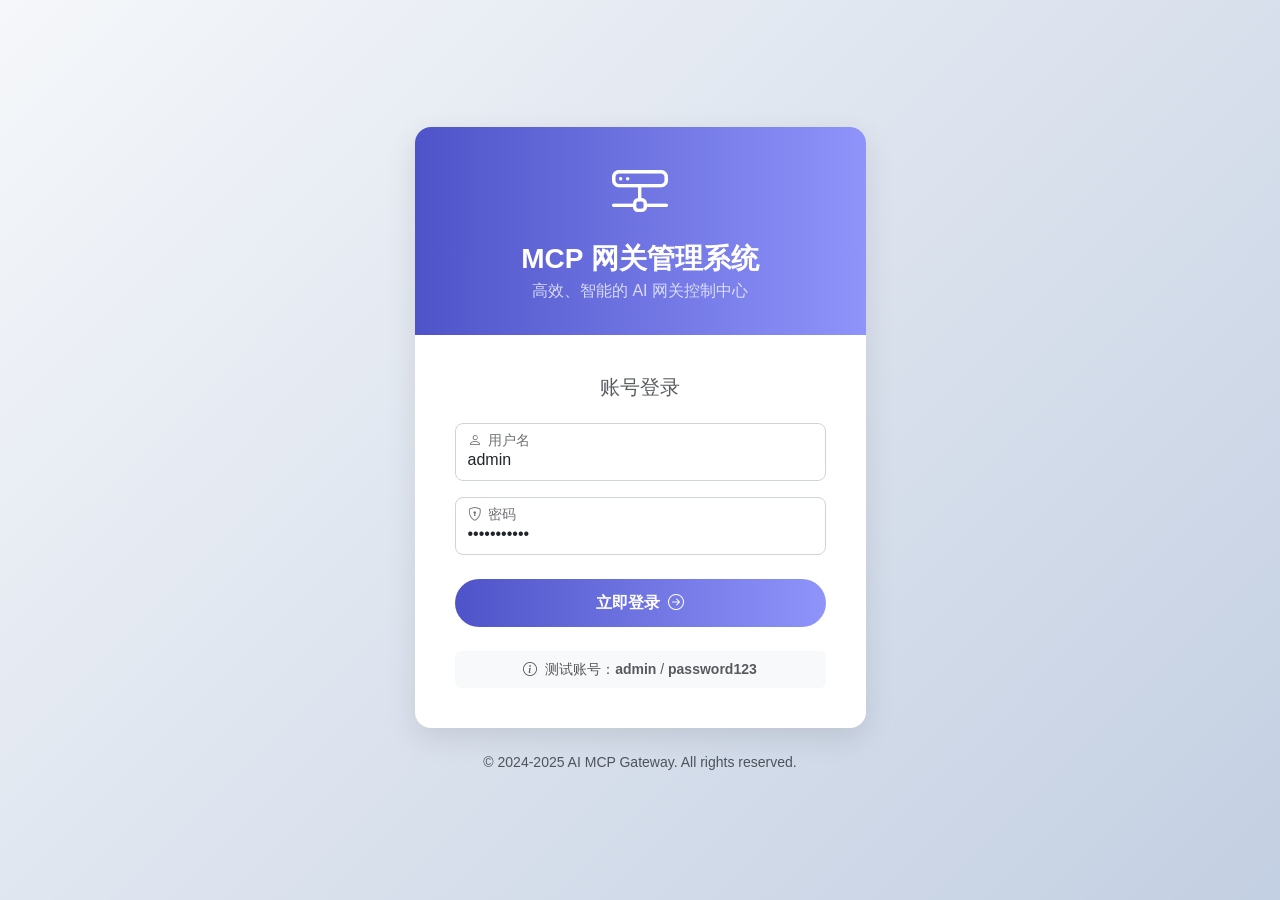
==== docs/dev-ops/nginx/html/index.html @ fdf170cf "feat: 《AI MCP Gateway》第3-18节：管理端-API功能编排串联" ====
<!DOCTYPE html>
<html lang="zh-CN">
<head>
    <meta charset="UTF-8">
    <meta name="viewport" content="width=device-width, initial-scale=1.0">
    <title>MCP 网关管理系统 - 登录</title>
    <!-- Bootstrap 5 -->
    <link href="https://cdn.jsdelivr.net/npm/bootstrap@5.3.0/dist/css/bootstrap.min.css" rel="stylesheet">
    <!-- Bootstrap Icons -->
    <link href="https://cdn.jsdelivr.net/npm/bootstrap-icons@1.10.5/font/bootstrap-icons.css" rel="stylesheet">
    <!-- 引入自定义样式 -->
    <link rel="stylesheet" href="css/style.css">
    <style>
        body {
            background: linear-gradient(135deg, #f5f7fa 0%, #c3cfe2 100%);
            display: flex;
            align-items: center;
            justify-content: center;
            min-height: 100vh;
        }
        .login-card {
            border-radius: 1rem;
            box-shadow: 0 10px 30px rgba(0, 0, 0, 0.1);
            overflow: hidden;
            background: #fff;
        }
        .login-header {
            background: linear-gradient(to right, #4e54c8, #8f94fb);
            color: white;
            padding: 2rem;
            text-align: center;
        }
        .login-body {
            padding: 2.5rem;
        }
        .form-floating:focus-within label {
            color: #4e54c8;
        }
        .btn-login {
            background: linear-gradient(to right, #4e54c8, #8f94fb);
            border: none;
            border-radius: 50px;
            padding: 0.75rem;
            font-weight: 600;
            transition: transform 0.2s, box-shadow 0.2s;
        }
        .btn-login:hover {
            transform: translateY(-2px);
            box-shadow: 0 5px 15px rgba(78, 84, 200, 0.4);
            color: white;
        }
    </style>
</head>
<body>

<div class="container">
    <div class="row justify-content-center">
        <div class="col-md-8 col-lg-6 col-xl-5">
            <div class="login-card">
                <div class="login-header">
                    <i class="bi bi-hdd-network display-4 mb-3 d-block"></i>
                    <h3 class="fw-bold mb-1">MCP 网关管理系统</h3>
                    <p class="mb-0 opacity-75">高效、智能的 AI 网关控制中心</p>
                </div>
                <div class="login-body">
                    <div class="text-center mb-4">
                        <h5 class="text-muted fw-normal">账号登录</h5>
                    </div>

                    <form id="loginForm">
                        <div class="form-floating mb-3">
                            <input type="text" class="form-control" id="username" placeholder="请输入用户名" required>
                            <label for="username"><i class="bi bi-person me-2"></i>用户名</label>
                        </div>
                        <div class="form-floating mb-4">
                            <input type="password" class="form-control" id="password" placeholder="请输入密码" required>
                            <label for="password"><i class="bi bi-shield-lock me-2"></i>密码</label>
                        </div>
                        
                        <!-- 错误提示信息 -->
                        <div id="loginError" class="alert alert-danger d-none py-2 small d-flex align-items-center" role="alert">
                            <i class="bi bi-exclamation-triangle-fill me-2"></i>
                            <span>用户名或密码错误！</span>
                        </div>

                        <div class="d-grid mb-4">
                            <button type="submit" class="btn btn-primary btn-login">
                                立即登录 <i class="bi bi-arrow-right-circle ms-1"></i>
                            </button>
                        </div>
                        
                        <div class="text-center small text-muted bg-light p-2 rounded">
                            <i class="bi bi-info-circle me-1"></i> 测试账号：<strong>admin</strong> / <strong>password123</strong>
                        </div>
                    </form>
                </div>
            </div>
            <div class="text-center mt-4 text-muted small">
                &copy; 2024-2025 AI MCP Gateway. All rights reserved.
            </div>
        </div>
    </div>
</div>

<script src="https://code.jquery.com/jquery-3.6.0.min.js"></script>
<script src="js/config.js"></script>
<script>
    $(document).ready(function() {
        $('#loginForm').on('submit', function(e) {
            e.preventDefault();
            
            const username = $('#username').val();
            const password = $('#password').val();
            const $btn = $(this).find('button[type="submit"]');
            
            // 按钮加载状态
            const originalText = $btn.html();
            $btn.html('<span class="spinner-border spinner-border-sm me-2" role="status" aria-hidden="true"></span>登录中...').prop('disabled', true);
            
            // 模拟登录延迟，增加真实感
            setTimeout(() => {
                if(username === MOCK_ACCOUNT.username && password === MOCK_ACCOUNT.password) {
                    // 登录成功，记录状态并跳转
                    localStorage.setItem('mcp_admin_logged_in', 'true');
                    window.location.href = 'admin.html';
                } else {
                    // 登录失败，显示错误并恢复按钮状态
                    $('#loginError').removeClass('d-none');
                    $btn.html(originalText).prop('disabled', false);
                    
                    // 添加震动动画
                    $('.login-card').addClass('animate__animated animate__headShake');
                    setTimeout(() => {
                        $('.login-card').removeClass('animate__animated animate__headShake');
                    }, 1000);
                }
            }, 600);
        });
        
        // 自动填入测试账号
        $('#username').val(MOCK_ACCOUNT.username);
        $('#password').val(MOCK_ACCOUNT.password);
        
        // 输入时隐藏错误提示
        $('#username, #password').on('input', function() {
            $('#loginError').addClass('d-none');
        });
    });
</script>
<!-- 引入 Animate.css 以支持错误震动效果 -->
<link rel="stylesheet" href="https://cdnjs.cloudflare.com/ajax/libs/animate.css/4.1.1/animate.min.css"/>
</body>
</html>
---- docs/dev-ops/nginx/html/css/style.css ----
/* css/style.css */

:root {
    --primary-color: #4e54c8;
    --primary-hover: #3f44a3;
    --secondary-color: #8f94fb;
    --bg-color: #f4f6f9;
    --sidebar-bg: #ffffff;
    --text-main: #333333;
    --text-muted: #6c757d;
    --border-color: #e9ecef;
    --card-shadow: 0 4px 12px rgba(0, 0, 0, 0.05);
    --hover-shadow: 0 8px 24px rgba(0, 0, 0, 0.08);
    --transition-speed: 0.3s;
}

body {
    font-family: 'Segoe UI', Roboto, 'Helvetica Neue', Arial, sans-serif;
    background-color: var(--bg-color);
    color: var(--text-main);
}

/* 顶部导航栏 */
.navbar {
    background: #ffffff !important;
    box-shadow: 0 2px 10px rgba(0, 0, 0, 0.05) !important;
    padding: 0.5rem 1rem !important;
    z-index: 1030;
}

.navbar-brand {
    font-size: 1.25rem;
    font-weight: 700;
    color: var(--primary-color) !important;
    display: flex;
    align-items: center;
    gap: 0.5rem;
}

.navbar-brand i {
    font-size: 1.5rem;
}

/* 侧边栏 */
.sidebar {
    position: fixed;
    top: 0;
    bottom: 0;
    left: 0;
    z-index: 100;
    padding: 60px 0 0; 
    box-shadow: 2px 0 10px rgba(0, 0, 0, 0.03);
    background-color: var(--sidebar-bg);
    transition: all var(--transition-speed);
}

.sidebar-sticky {
    position: relative;
    top: 0;
    height: calc(100vh - 60px);
    padding-top: 1rem;
    overflow-x: hidden;
    overflow-y: auto; 
}

.sidebar .nav-link {
    font-weight: 500;
    color: var(--text-muted);
    padding: 0.8rem 1.2rem;
    border-radius: 8px;
    margin: 0.3rem 1rem;
    transition: all 0.2s ease;
    display: flex;
    align-items: center;
}

.sidebar .nav-link i {
    font-size: 1.1rem;
    width: 24px;
    text-align: center;
}

.sidebar .nav-link:hover {
    background-color: rgba(78, 84, 200, 0.05);
    color: var(--primary-color);
    transform: translateX(3px);
}

.sidebar .nav-link.active {
    color: white;
    background: linear-gradient(135deg, var(--primary-color), var(--secondary-color));
    box-shadow: 0 4px 10px rgba(78, 84, 200, 0.3);
}

.sidebar-heading {
    font-size: 0.75rem;
    text-transform: uppercase;
    letter-spacing: 1px;
    font-weight: 600;
    color: #adb5bd;
}

/* 主内容区域 */
.main-content {
    margin-top: 60px;
    padding: 2rem !important;
}

.content-section {
    display: none;
    animation: fadeIn 0.4s ease-out;
}

.content-section.active {
    display: block;
}

@keyframes fadeIn {
    from { opacity: 0; transform: translateY(10px); }
    to { opacity: 1; transform: translateY(0); }
}

/* 页面标题 */
.page-title {
    font-weight: 700;
    color: #2c3e50;
    margin-bottom: 0;
    font-size: 1.5rem;
}

.header-actions {
    display: flex;
    gap: 10px;
}

/* 卡片样式 */
.card {
    border: none;
    border-radius: 12px;
    box-shadow: var(--card-shadow);
    transition: box-shadow var(--transition-speed);
    margin-bottom: 1.5rem;
    background: #ffffff;
}

.card:hover {
    box-shadow: var(--hover-shadow);
}

.card-header {
    background-color: transparent;
    border-bottom: 1px solid var(--border-color);
    font-weight: 600;
    padding: 1.25rem 1.5rem;
    color: #2c3e50;
    font-size: 1.1rem;
}

.card-body {
    padding: 1.5rem;
}

/* 统计卡片特殊样式 */
.stat-card {
    background: linear-gradient(135deg, var(--primary-color), var(--secondary-color));
    color: white;
    border-radius: 16px;
}

.stat-card .card-title {
    opacity: 0.9;
    font-size: 1rem;
    font-weight: 500;
}

.stat-card .display-4 {
    font-weight: 700;
    font-size: 2.5rem;
}

/* 表单样式 */
.form-label {
    font-weight: 500;
    color: #495057;
    margin-bottom: 0.5rem;
}

.form-control, .form-select {
    border-radius: 8px;
    border: 1px solid #ced4da;
    padding: 0.6rem 1rem;
    transition: border-color 0.2s, box-shadow 0.2s;
}

.form-control:focus, .form-select:focus {
    border-color: var(--secondary-color);
    box-shadow: 0 0 0 0.25rem rgba(143, 148, 251, 0.25);
}

/* 按钮样式 */
.btn {
    border-radius: 8px;
    padding: 0.5rem 1.2rem;
    font-weight: 500;
    transition: all 0.2s;
}

.btn-primary {
    background-color: var(--primary-color);
    border-color: var(--primary-color);
}

.btn-primary:hover {
    background-color: var(--primary-hover);
    border-color: var(--primary-hover);
    transform: translateY(-1px);
    box-shadow: 0 4px 8px rgba(78, 84, 200, 0.3);
}

.btn-outline-primary {
    color: var(--primary-color);
    border-color: var(--primary-color);
}

.btn-outline-primary:hover {
    background-color: var(--primary-color);
    color: white;
}

/* 表格样式 */
.table {
    margin-bottom: 0;
}

.table th {
    border-top: none;
    font-weight: 600;
    color: #495057;
    background-color: #f8f9fa;
    padding: 1rem;
}

.table td {
    padding: 1rem;
    vertical-align: middle;
    color: #333;
}

.table-hover tbody tr:hover {
    background-color: rgba(78, 84, 200, 0.03);
}

.badge {
    padding: 0.4em 0.8em;
    border-radius: 6px;
    font-weight: 500;
}

/* Toast 通知样式定制 */
.toast-container {
    z-index: 1056;
}

.toast {
    border-radius: 10px;
    box-shadow: 0 10px 30px rgba(0,0,0,0.15);
}

/* 代码块样式 */
code {
    background-color: #f8f9fa;
    padding: 0.2rem 0.4rem;
    border-radius: 4px;
    color: #e83e8c;
    font-family: 'SFMono-Regular', Consolas, 'Liberation Mono', Menlo, monospace;
}
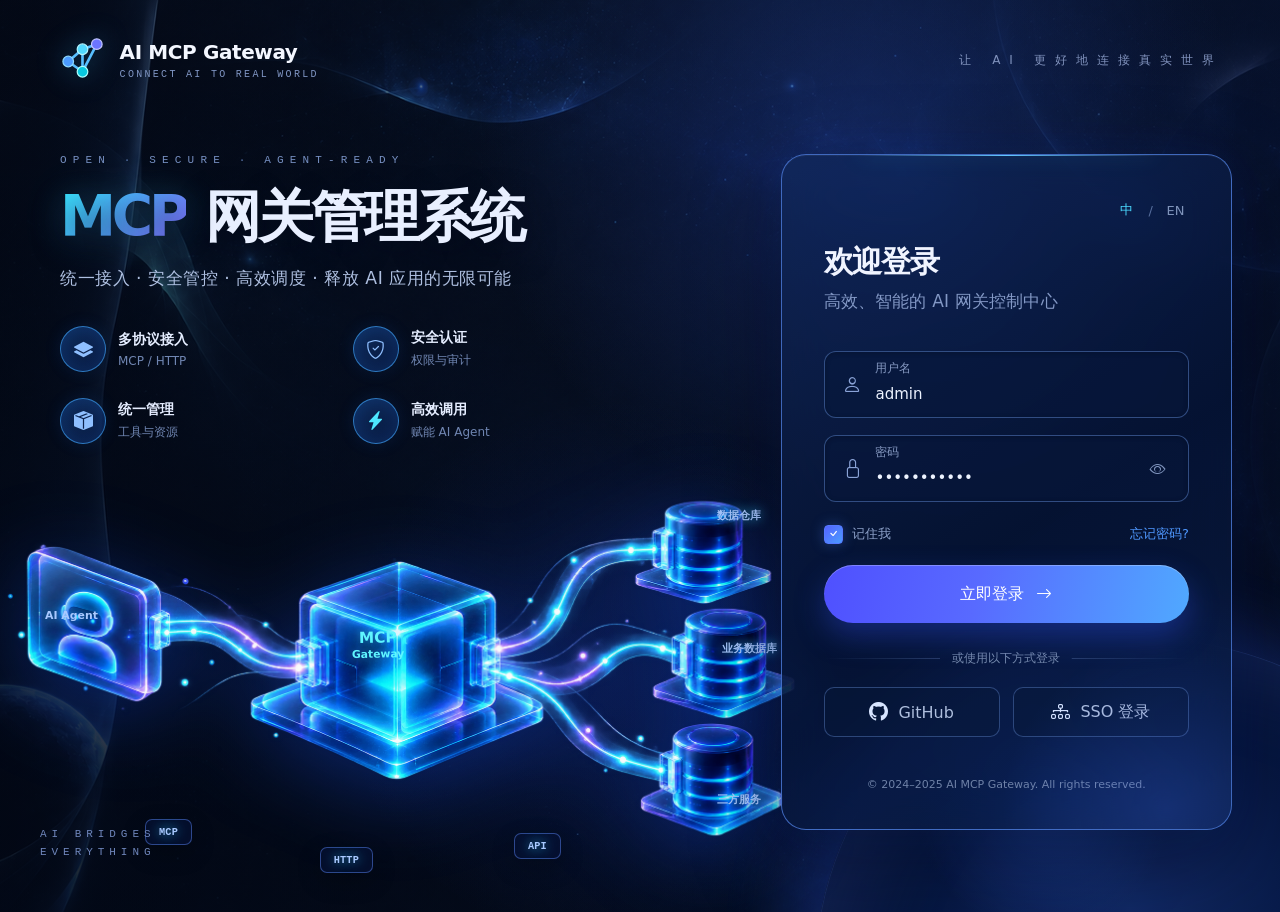
==== commit 450311bd: "feat：实现admincontroller 的基础增删改查功能" ====
--- a/docs/dev-ops/nginx/html/index.html
+++ b/docs/dev-ops/nginx/html/index.html
@@ -3,151 +3,248 @@
 <head>
     <meta charset="UTF-8">
     <meta name="viewport" content="width=device-width, initial-scale=1.0">
-    <title>MCP 网关管理系统 - 登录</title>
-    <!-- Bootstrap 5 -->
-    <link href="https://cdn.jsdelivr.net/npm/bootstrap@5.3.0/dist/css/bootstrap.min.css" rel="stylesheet">
-    <!-- Bootstrap Icons -->
+    <meta name="theme-color" content="#050b1b">
+    <title>MCP 网关管理系统 · 登录</title>
+    <link rel="icon" href="assets/favicon.svg" type="image/svg+xml">
     <link href="https://cdn.jsdelivr.net/npm/bootstrap-icons@1.10.5/font/bootstrap-icons.css" rel="stylesheet">
-    <!-- 引入自定义样式 -->
     <link rel="stylesheet" href="css/style.css">
-    <style>
-        body {
-            background: linear-gradient(135deg, #f5f7fa 0%, #c3cfe2 100%);
-            display: flex;
-            align-items: center;
-            justify-content: center;
-            min-height: 100vh;
-        }
-        .login-card {
-            border-radius: 1rem;
-            box-shadow: 0 10px 30px rgba(0, 0, 0, 0.1);
-            overflow: hidden;
-            background: #fff;
-        }
-        .login-header {
-            background: linear-gradient(to right, #4e54c8, #8f94fb);
-            color: white;
-            padding: 2rem;
-            text-align: center;
-        }
-        .login-body {
-            padding: 2.5rem;
-        }
-        .form-floating:focus-within label {
-            color: #4e54c8;
-        }
-        .btn-login {
-            background: linear-gradient(to right, #4e54c8, #8f94fb);
-            border: none;
-            border-radius: 50px;
-            padding: 0.75rem;
-            font-weight: 600;
-            transition: transform 0.2s, box-shadow 0.2s;
-        }
-        .btn-login:hover {
-            transform: translateY(-2px);
-            box-shadow: 0 5px 15px rgba(78, 84, 200, 0.4);
-            color: white;
-        }
-    </style>
 </head>
-<body>
-
-<div class="container">
-    <div class="row justify-content-center">
-        <div class="col-md-8 col-lg-6 col-xl-5">
-            <div class="login-card">
-                <div class="login-header">
-                    <i class="bi bi-hdd-network display-4 mb-3 d-block"></i>
-                    <h3 class="fw-bold mb-1">MCP 网关管理系统</h3>
-                    <p class="mb-0 opacity-75">高效、智能的 AI 网关控制中心</p>
-                </div>
-                <div class="login-body">
-                    <div class="text-center mb-4">
-                        <h5 class="text-muted fw-normal">账号登录</h5>
-                    </div>
-
-                    <form id="loginForm">
-                        <div class="form-floating mb-3">
-                            <input type="text" class="form-control" id="username" placeholder="请输入用户名" required>
-                            <label for="username"><i class="bi bi-person me-2"></i>用户名</label>
-                        </div>
-                        <div class="form-floating mb-4">
-                            <input type="password" class="form-control" id="password" placeholder="请输入密码" required>
-                            <label for="password"><i class="bi bi-shield-lock me-2"></i>密码</label>
-                        </div>
-                        
-                        <!-- 错误提示信息 -->
-                        <div id="loginError" class="alert alert-danger d-none py-2 small d-flex align-items-center" role="alert">
-                            <i class="bi bi-exclamation-triangle-fill me-2"></i>
-                            <span>用户名或密码错误！</span>
-                        </div>
-
-                        <div class="d-grid mb-4">
-                            <button type="submit" class="btn btn-primary btn-login">
-                                立即登录 <i class="bi bi-arrow-right-circle ms-1"></i>
-                            </button>
-                        </div>
-                        
-                        <div class="text-center small text-muted bg-light p-2 rounded">
-                            <i class="bi bi-info-circle me-1"></i> 测试账号：<strong>admin</strong> / <strong>password123</strong>
-                        </div>
-                    </form>
+<body class="login-page">
+<main class="login-stage">
+    <header class="login-brand" aria-label="AI MCP Gateway">
+        <a class="login-brand-link" href="index.html" aria-label="AI MCP Gateway 首页">
+            <svg class="login-brand-mark" viewBox="0 0 48 48" role="img" aria-label="AI MCP Gateway 标志">
+                <path d="M10 25 24 13 38 8M10 25l14 10 14-27M24 13v22" fill="none" stroke="currentColor" stroke-width="2.6" stroke-linecap="round" stroke-linejoin="round"/>
+                <circle cx="10" cy="25" r="5.2" fill="#4c9bff" stroke="#8dd8ff" stroke-width="1.2"/>
+                <circle cx="24" cy="13" r="5.2" fill="#52d9ff" stroke="#b0f3ff" stroke-width="1.2"/>
+                <circle cx="38" cy="8" r="5.2" fill="#6c75ff" stroke="#c2c7ff" stroke-width="1.2"/>
+                <circle cx="24" cy="35" r="5.2" fill="#08c8df" stroke="#a8ffff" stroke-width="1.2"/>
+            </svg>
+            <span class="login-brand-copy">
+                <strong>AI MCP Gateway</strong>
+                <small>CONNECT AI TO REAL WORLD</small>
+            </span>
+        </a>
+        <span class="login-topline" data-i18n="topline">让 AI 更好地连接真实世界</span>
+    </header>
+
+    <div class="login-shell">
+        <section class="login-hero" aria-labelledby="hero-title">
+            <div class="hero-copy">
+                <p class="hero-eyebrow">OPEN <span>·</span> SECURE <span>·</span> AGENT-READY</p>
+                <h1 id="hero-title"><em>MCP</em> <span data-i18n="heroTitle">网关管理系统</span></h1>
+                <p class="hero-subtitle" data-i18n="heroSubtitle">统一接入 · 安全管控 · 高效调度 · 释放 AI 应用的无限可能</p>
+
+                <div class="hero-features" aria-label="平台能力">
+                    <div class="hero-feature">
+                        <span class="feature-icon"><i class="bi bi-layers-fill" aria-hidden="true"></i></span>
+                        <span><strong data-i18n="featureOneTitle">多协议接入</strong><small data-i18n="featureOneSub">MCP / HTTP</small></span>
+                    </div>
+                    <div class="hero-feature">
+                        <span class="feature-icon"><i class="bi bi-shield-check" aria-hidden="true"></i></span>
+                        <span><strong data-i18n="featureTwoTitle">安全认证</strong><small data-i18n="featureTwoSub">权限与审计</small></span>
+                    </div>
+                    <div class="hero-feature">
+                        <span class="feature-icon"><i class="bi bi-box-seam-fill" aria-hidden="true"></i></span>
+                        <span><strong data-i18n="featureThreeTitle">统一管理</strong><small data-i18n="featureThreeSub">工具与资源</small></span>
+                    </div>
+                    <div class="hero-feature">
+                        <span class="feature-icon feature-icon-bright"><i class="bi bi-lightning-charge-fill" aria-hidden="true"></i></span>
+                        <span><strong data-i18n="featureFourTitle">高效调用</strong><small data-i18n="featureFourSub">赋能 AI Agent</small></span>
+                    </div>
                 </div>
             </div>
-            <div class="text-center mt-4 text-muted small">
-                &copy; 2024-2025 AI MCP Gateway. All rights reserved.
+
+            <div class="hero-visual" aria-hidden="true">
+                <img src="assets/network-hero.png" alt="" class="hero-network-art">
+                <span class="network-label label-agent">AI Agent</span>
+                <span class="network-label label-core">MCP<br><b>Gateway</b></span>
+                <span class="network-label label-db-one">数据仓库</span>
+                <span class="network-label label-db-two">业务数据库</span>
+                <span class="network-label label-db-three">三方服务</span>
+                <span class="network-pill pill-mcp">MCP</span>
+                <span class="network-pill pill-http">HTTP</span>
+                <span class="network-pill pill-api">API</span>
             </div>
-        </div>
+            <p class="hero-footnote">AI BRIDGES<br>EVERYTHING</p>
+        </section>
+
+        <section class="login-panel-wrap" aria-labelledby="login-title">
+            <div class="login-card">
+                <div class="login-card-glow" aria-hidden="true"></div>
+                <div class="login-card-head">
+                    <div class="language-switch" role="group" aria-label="语言切换">
+                        <button type="button" class="language-button active" data-lang="zh" aria-pressed="true">中</button>
+                        <span aria-hidden="true">/</span>
+                        <button type="button" class="language-button" data-lang="en" aria-pressed="false">EN</button>
+                    </div>
+                    <p class="login-kicker">AI MCP GATEWAY</p>
+                    <h2 id="login-title" data-i18n="loginTitle">欢迎登录</h2>
+                    <p class="login-subtitle" data-i18n="loginSubtitle">高效、智能的 AI 网关控制中心</p>
+                </div>
+
+                <form id="loginForm" class="login-form" novalidate>
+                    <div class="login-field">
+                        <label for="username" data-i18n="usernameLabel">用户名</label>
+                        <div class="field-control">
+                            <i class="bi bi-person" aria-hidden="true"></i>
+                            <input type="text" id="username" autocomplete="username" required aria-describedby="loginError">
+                        </div>
+                    </div>
+                    <div class="login-field">
+                        <label for="password" data-i18n="passwordLabel">密码</label>
+                        <div class="field-control">
+                            <i class="bi bi-lock" aria-hidden="true"></i>
+                            <input type="password" id="password" autocomplete="current-password" required aria-describedby="loginError">
+                            <button type="button" id="togglePassword" class="field-action" aria-label="显示密码" aria-pressed="false"><i class="bi bi-eye" aria-hidden="true"></i></button>
+                        </div>
+                    </div>
+
+                    <div class="login-options">
+                        <label class="remember-control">
+                            <input type="checkbox" id="remember" checked>
+                            <span class="custom-check" aria-hidden="true"><i class="bi bi-check"></i></span>
+                            <span data-i18n="rememberLabel">记住我</span>
+                        </label>
+                        <button type="button" class="forgot-button" id="forgotPassword" data-i18n="forgotPassword">忘记密码?</button>
+                    </div>
+
+                    <div id="loginError" class="login-message error-message" role="alert" aria-live="assertive" hidden>
+                        <i class="bi bi-exclamation-circle" aria-hidden="true"></i>
+                        <span data-i18n="loginError">用户名或密码错误，请重试</span>
+                    </div>
+                    <div id="loginHint" class="login-message hint-message" role="status" aria-live="polite" hidden></div>
+
+                    <button type="submit" class="login-submit" id="loginSubmit">
+                        <span data-i18n="loginButton">立即登录</span>
+                        <i class="bi bi-arrow-right" aria-hidden="true"></i>
+                    </button>
+                </form>
+
+                <div class="login-divider"><span data-i18n="orContinue">或使用以下方式登录</span></div>
+                <div class="social-login-grid">
+                    <button type="button" class="social-login" data-provider="GitHub"><i class="bi bi-github" aria-hidden="true"></i><span>GitHub</span></button>
+                    <button type="button" class="social-login" data-provider="SSO"><i class="bi bi-diagram-3" aria-hidden="true"></i><span data-i18n="ssoLogin">SSO 登录</span></button>
+                </div>
+                <p class="login-copyright">© 2024–2025 AI MCP Gateway. All rights reserved.</p>
+            </div>
+        </section>
     </div>
-</div>
-
-<script src="https://code.jquery.com/jquery-3.6.0.min.js"></script>
+</main>
+
 <script src="js/config.js"></script>
 <script>
-    $(document).ready(function() {
-        $('#loginForm').on('submit', function(e) {
-            e.preventDefault();
-            
-            const username = $('#username').val();
-            const password = $('#password').val();
-            const $btn = $(this).find('button[type="submit"]');
-            
-            // 按钮加载状态
-            const originalText = $btn.html();
-            $btn.html('<span class="spinner-border spinner-border-sm me-2" role="status" aria-hidden="true"></span>登录中...').prop('disabled', true);
-            
-            // 模拟登录延迟，增加真实感
-            setTimeout(() => {
-                if(username === MOCK_ACCOUNT.username && password === MOCK_ACCOUNT.password) {
-                    // 登录成功，记录状态并跳转
-                    localStorage.setItem('mcp_admin_logged_in', 'true');
-                    window.location.href = 'admin.html';
-                } else {
-                    // 登录失败，显示错误并恢复按钮状态
-                    $('#loginError').removeClass('d-none');
-                    $btn.html(originalText).prop('disabled', false);
-                    
-                    // 添加震动动画
-                    $('.login-card').addClass('animate__animated animate__headShake');
-                    setTimeout(() => {
-                        $('.login-card').removeClass('animate__animated animate__headShake');
-                    }, 1000);
+    (function () {
+        const copy = {
+            zh: {
+                topline: '让 AI 更好地连接真实世界', heroTitle: '网关管理系统', heroSubtitle: '统一接入 · 安全管控 · 高效调度 · 释放 AI 应用的无限可能',
+                featureOneTitle: '多协议接入', featureOneSub: 'MCP / HTTP', featureTwoTitle: '安全认证', featureTwoSub: '权限与审计', featureThreeTitle: '统一管理', featureThreeSub: '工具与资源', featureFourTitle: '高效调用', featureFourSub: '赋能 AI Agent',
+                loginTitle: '欢迎登录', loginSubtitle: '高效、智能的 AI 网关控制中心', usernameLabel: '用户名', passwordLabel: '密码', rememberLabel: '记住我', forgotPassword: '忘记密码?', loginButton: '立即登录', orContinue: '或使用以下方式登录', ssoLogin: 'SSO 登录', loginError: '用户名或密码错误，请重试',
+                passwordShow: '显示密码', passwordHide: '隐藏密码', forgotHint: '请联系系统管理员重置登录密码', providerHint: '暂未配置 {provider} 登录，请使用账号密码登录', loading: '登录中...'
+            },
+            en: {
+                topline: 'Connect AI to the real world', heroTitle: 'Gateway Control Center', heroSubtitle: 'One gateway · Secure control · High throughput · Limitless AI possibilities',
+                featureOneTitle: 'Multi-protocol', featureOneSub: 'MCP / HTTP', featureTwoTitle: 'Secure auth', featureTwoSub: 'Access & audit', featureThreeTitle: 'Unified control', featureThreeSub: 'Tools & resources', featureFourTitle: 'Fast actions', featureFourSub: 'Built for AI agents',
+                loginTitle: 'Welcome back', loginSubtitle: 'Your intelligent AI gateway control center', usernameLabel: 'Username', passwordLabel: 'Password', rememberLabel: 'Remember me', forgotPassword: 'Forgot password?', loginButton: 'Sign in', orContinue: 'Or continue with', ssoLogin: 'SSO sign in', loginError: 'Incorrect username or password. Try again.',
+                passwordShow: 'Show password', passwordHide: 'Hide password', forgotHint: 'Contact your system administrator to reset the password', providerHint: '{provider} sign-in is not configured. Use your account instead', loading: 'Signing in...'
+            }
+        };
+        let language = 'zh';
+
+        function applyLanguage(nextLanguage) {
+            language = nextLanguage;
+            const strings = copy[language];
+            document.documentElement.lang = language === 'zh' ? 'zh-CN' : 'en';
+            document.querySelectorAll('[data-i18n]').forEach(function (element) {
+                const key = element.dataset.i18n;
+                if (strings[key]) element.textContent = strings[key];
+            });
+            document.querySelectorAll('.language-button').forEach(function (button) {
+                const active = button.dataset.lang === language;
+                button.classList.toggle('active', active);
+                button.setAttribute('aria-pressed', String(active));
+            });
+            document.getElementById('togglePassword').setAttribute('aria-label', document.getElementById('password').type === 'password' ? strings.passwordShow : strings.passwordHide);
+        }
+
+        function showHint(message, isError) {
+            const error = document.getElementById('loginError');
+            const hint = document.getElementById('loginHint');
+            error.hidden = !isError;
+            hint.hidden = isError || !message;
+            if (isError) error.querySelector('span').textContent = message;
+            if (!isError) hint.textContent = message;
+        }
+
+        document.addEventListener('DOMContentLoaded', function () {
+            const username = document.getElementById('username');
+            const password = document.getElementById('password');
+            const submit = document.getElementById('loginSubmit');
+            const form = document.getElementById('loginForm');
+            const toggle = document.getElementById('togglePassword');
+            const card = document.querySelector('.login-card');
+
+            username.value = MOCK_ACCOUNT.username;
+            password.value = MOCK_ACCOUNT.password;
+
+            document.querySelectorAll('.language-button').forEach(function (button) {
+                button.addEventListener('click', function () { applyLanguage(button.dataset.lang); });
+            });
+
+            toggle.addEventListener('click', function () {
+                const visible = password.type === 'password';
+                password.type = visible ? 'text' : 'password';
+                toggle.setAttribute('aria-pressed', String(visible));
+                toggle.setAttribute('aria-label', visible ? copy[language].passwordHide : copy[language].passwordShow);
+                toggle.querySelector('i').className = visible ? 'bi bi-eye-slash' : 'bi bi-eye';
+            });
+
+            [username, password].forEach(function (field) {
+                field.addEventListener('input', function () { showHint('', false); document.getElementById('loginError').hidden = true; });
+            });
+
+            document.getElementById('forgotPassword').addEventListener('click', function () {
+                showHint(copy[language].forgotHint, false);
+            });
+
+            document.querySelectorAll('.social-login').forEach(function (button) {
+                button.addEventListener('click', function () {
+                    showHint(copy[language].providerHint.replace('{provider}', button.dataset.provider), false);
+                });
+            });
+
+            form.addEventListener('submit', function (event) {
+                event.preventDefault();
+                showHint('', false);
+                if (!username.value.trim() || !password.value) {
+                    showHint(copy[language].loginError, true);
+                    return;
                 }
-            }, 600);
+                const originalText = submit.querySelector('span').textContent;
+                submit.disabled = true;
+                submit.classList.add('is-loading');
+                submit.querySelector('span').textContent = copy[language].loading;
+
+                window.setTimeout(function () {
+                    if (username.value === MOCK_ACCOUNT.username && password.value === MOCK_ACCOUNT.password) {
+                        localStorage.setItem('mcp_admin_logged_in', 'true');
+                        if (document.getElementById('remember').checked) localStorage.setItem('mcp_admin_remembered', 'true');
+                        window.location.href = 'admin.html';
+                        return;
+                    }
+                    showHint(copy[language].loginError, true);
+                    submit.disabled = false;
+                    submit.classList.remove('is-loading');
+                    submit.querySelector('span').textContent = originalText;
+                    card.classList.remove('login-shake');
+                    void card.offsetWidth;
+                    card.classList.add('login-shake');
+                }, 520);
+            });
+
+            applyLanguage('zh');
         });
-        
-        // 自动填入测试账号
-        $('#username').val(MOCK_ACCOUNT.username);
-        $('#password').val(MOCK_ACCOUNT.password);
-        
-        // 输入时隐藏错误提示
-        $('#username, #password').on('input', function() {
-            $('#loginError').addClass('d-none');
-        });
-    });
+    }());
 </script>
-<!-- 引入 Animate.css 以支持错误震动效果 -->
-<link rel="stylesheet" href="https://cdnjs.cloudflare.com/ajax/libs/animate.css/4.1.1/animate.min.css"/>
 </body>
-</html>+</html>
--- a/docs/dev-ops/nginx/html/css/style.css
+++ b/docs/dev-ops/nginx/html/css/style.css
@@ -1,276 +1,743 @@
-/* css/style.css */
-
 :root {
-    --primary-color: #4e54c8;
-    --primary-hover: #3f44a3;
-    --secondary-color: #8f94fb;
-    --bg-color: #f4f6f9;
-    --sidebar-bg: #ffffff;
-    --text-main: #333333;
-    --text-muted: #6c757d;
-    --border-color: #e9ecef;
-    --card-shadow: 0 4px 12px rgba(0, 0, 0, 0.05);
-    --hover-shadow: 0 8px 24px rgba(0, 0, 0, 0.08);
-    --transition-speed: 0.3s;
-}
-
-body {
-    font-family: 'Segoe UI', Roboto, 'Helvetica Neue', Arial, sans-serif;
-    background-color: var(--bg-color);
-    color: var(--text-main);
-}
-
-/* 顶部导航栏 */
-.navbar {
-    background: #ffffff !important;
-    box-shadow: 0 2px 10px rgba(0, 0, 0, 0.05) !important;
-    padding: 0.5rem 1rem !important;
-    z-index: 1030;
-}
-
-.navbar-brand {
-    font-size: 1.25rem;
-    font-weight: 700;
-    color: var(--primary-color) !important;
+    --space-bg: #061126;
+    --space-deep: #030a18;
+    --panel: rgba(7, 26, 53, .82);
+    --panel-hi: rgba(16, 46, 78, .86);
+    --line: rgba(92, 143, 211, .28);
+    --text: #f0f6ff;
+    --muted: #9bb0d2;
+    --faint: #6885b2;
+    --cyan: #52f2dc;
+    --blue: #4c9bff;
+    --violet: #8a71ff;
+    --orange: #ff9a62;
+    --green: #53e1b2;
+    --red: #ff7286;
+    --transition: 180ms ease;
+}
+
+* { box-sizing: border-box; }
+
+.admin-page {
+    margin: 0;
+    min-width: 320px;
+    min-height: 100vh;
+    overflow-x: hidden;
+    background: var(--space-deep);
+    color: var(--text);
+    font-family: "Fira Sans", "PingFang SC", "Microsoft YaHei", sans-serif;
+    -webkit-font-smoothing: antialiased;
+}
+
+.admin-page button,
+.admin-page a,
+.admin-page input,
+.admin-page select,
+.admin-page textarea { font: inherit; }
+
+.admin-page button,
+.admin-page a { cursor: pointer; }
+
+.admin-page button:focus-visible,
+.admin-page a:focus-visible,
+.admin-page input:focus-visible,
+.admin-page select:focus-visible,
+.admin-page textarea:focus-visible {
+    outline: 2px solid var(--cyan);
+    outline-offset: 3px;
+}
+
+.skip-link {
+    position: fixed;
+    z-index: 9999;
+    top: 10px;
+    left: 12px;
+    padding: 8px 12px;
+    color: #061126;
+    background: var(--cyan);
+    border-radius: 7px;
+    transform: translateY(-150%);
+    transition: transform var(--transition);
+}
+
+.skip-link:focus { transform: translateY(0); }
+
+.app-shell { min-height: 100vh; }
+
+.app-shell::before {
+    position: fixed;
+    z-index: 0;
+    inset: 0;
+    content: "";
+    pointer-events: none;
+    background: #061126 url("../assets/reference-background-v1.png") center / cover no-repeat;
+}
+
+.app-shell::after {
+    position: fixed;
+    z-index: 0;
+    inset: 0;
+    content: "";
+    pointer-events: none;
+    background: linear-gradient(90deg, rgba(2, 12, 29, .54), transparent 22%, transparent 80%, rgba(2, 11, 27, .25));
+}
+
+.sidebar {
+    position: fixed;
+    z-index: 3;
+    inset: 0 auto 0 0;
+    width: 218px;
+    padding: 24px 15px 20px;
+    color: var(--text);
+    background: linear-gradient(90deg, rgba(3, 12, 28, .95), rgba(4, 19, 40, .66) 74%, rgba(6, 17, 35, .12));
+}
+
+.brand { display: flex; align-items: center; gap: 12px; padding: 0 14px 24px; border-bottom: 1px solid rgba(118, 170, 237, .13); }
+.brand-mark { display: grid; width: 38px; height: 38px; place-items: center; border-radius: 12px; color: #061127; background: linear-gradient(135deg, #48f0df, #5b9dff 68%, #8d70ff); font-size: 17px; font-weight: 900; box-shadow: 0 0 24px rgba(71, 205, 255, .26); }
+.brand-name { font-size: 15px; font-weight: 800; letter-spacing: -.01em; }
+.brand-sub { margin-top: 4px; color: #527dab; font: 8px/1.2 "Fira Code", monospace; letter-spacing: .16em; white-space: nowrap; }
+.nav-stack { padding-top: 20px; }
+.nav-label { padding: 0 16px 8px; color: #6a85ad; font-size: 9px; font-weight: 700; letter-spacing: .15em; }
+.nav-label-spaced { margin-top: 19px; }
+.sidebar .nav-link { display: flex; align-items: center; gap: 11px; height: 40px; margin: 4px 0; padding: 0 14px; color: #91a6c9; border: 1px solid transparent; border-radius: 12px; font-size: 12px; text-decoration: none; transition: background var(--transition), color var(--transition), transform var(--transition), border-color var(--transition); }
+.sidebar .nav-link:hover { color: #f5fbff; background: rgba(48, 123, 216, .2); border-color: rgba(94, 194, 255, .24); transform: translateX(2px); }
+.sidebar .nav-link.active { color: #f5fbff; background: linear-gradient(90deg, rgba(48, 123, 216, .56), rgba(56, 187, 207, .14)); border-color: rgba(94, 194, 255, .48); box-shadow: inset 3px 0 var(--cyan), 0 8px 20px rgba(38, 133, 220, .2); }
+.glyph { width: 18px; color: #9bb6df; font-size: 15px; text-align: center; }
+.nav-link.active .glyph, .nav-link.active .nav-count { color: var(--cyan); }
+.nav-count { margin-left: auto; color: #557bab; font: 9px "Fira Code", monospace; }
+.bridge-note { position: absolute; bottom: 94px; left: 31px; width: 140px; color: #7c8fff; font: italic 15px/1.25 cursive; opacity: .92; transform: rotate(-5deg); }
+.bridge-note small { display: block; margin-top: 12px; color: #5e75a7; font: 8px "Fira Code", monospace; letter-spacing: .06em; }
+.bridge-note i { display: block; width: 34px; height: 2px; margin-top: 8px; background: linear-gradient(90deg, var(--cyan), transparent); }
+.sidebar-foot { position: absolute; right: 20px; bottom: 23px; left: 31px; padding-top: 15px; border-top: 1px solid rgba(118, 170, 237, .12); }
+.env { display: flex; align-items: center; gap: 7px; color: #c7daf4; font-size: 10px; }
+.env i { width: 7px; height: 7px; border-radius: 50%; background: var(--green); box-shadow: 0 0 9px var(--green); }
+.env-sub { margin-top: 7px; color: #4c6b98; font: 8px "Fira Code", monospace; letter-spacing: .07em; }
+.logout-link { display: flex; align-items: center; gap: 7px; margin-top: 16px; padding: 0; color: #7c96bc; border: 0; background: transparent; font-size: 10px; }
+.logout-link:hover { color: var(--red); }
+
+.main-shell { position: relative; z-index: 2; min-height: 100vh; margin-left: 218px; padding: 14px 25px 32px; }
+.topbar { display: flex; align-items: center; justify-content: space-between; min-height: 43px; }
+.crumb { display: flex; align-items: center; gap: 10px; color: #8ca5cb; font-size: 11px; }
+.crumb .home { color: #b8d9ff; font-size: 16px; }
+.crumb strong { color: var(--text); }
+.top-actions { display: flex; align-items: center; gap: 10px; }
+.global-search { display: flex; align-items: center; gap: 10px; width: min(380px, 32vw); height: 36px; padding: 0 14px; color: #89a4ca; border: 1px solid rgba(78, 135, 209, .42); border-radius: 999px; background: rgba(7, 23, 47, .72); box-shadow: inset 0 1px rgba(255, 255, 255, .03); }
+.global-search input { min-width: 0; flex: 1; color: var(--text); border: 0; outline: 0; background: transparent; font-size: 10px; }
+.global-search input::placeholder { color: #7892b8; }
+.global-search kbd { padding: 3px 6px; color: #8ca9d4; border: 1px solid #315787; border-radius: 5px; background: transparent; font: 9px "Fira Code", monospace; }
+.icon-button { position: relative; display: grid; width: 36px; height: 36px; place-items: center; color: #a9c0e2; border: 1px solid rgba(78, 135, 209, .38); border-radius: 50%; background: rgba(7, 23, 47, .68); transition: color var(--transition), border-color var(--transition), transform var(--transition); }
+.icon-button:hover { color: var(--cyan); border-color: rgba(82, 242, 220, .58); transform: translateY(-1px); }
+.notification-dot { position: absolute; top: 7px; right: 7px; width: 5px; height: 5px; border-radius: 50%; background: var(--orange); box-shadow: 0 0 7px var(--orange); }
+.user-context { display: flex; align-items: center; gap: 9px; margin-left: 4px; }
+.avatar { display: grid; width: 35px; height: 35px; place-items: center; border-radius: 50%; color: #031125; background: var(--cyan); font-size: 11px; font-weight: 800; }
+.user-name { font-size: 11px; font-weight: 700; }
+.user-role { margin-top: 3px; color: #748daf; font-size: 8px; }
+.view-region { min-height: calc(100vh - 57px); }
+
+/* Legacy views inherit the same dark control-plane surface. */
+.admin-page .main-content { margin-top: 0; padding: 2rem !important; }
+.admin-page .page-title { color: var(--text); }
+.admin-page .card { color: var(--text); border: 1px solid var(--line); border-radius: 15px; background: var(--panel); box-shadow: 0 15px 35px rgba(0, 0, 0, .18); }
+.admin-page .card-header, .admin-page .card-footer { color: var(--text); border-color: rgba(84, 140, 211, .2); background: rgba(7, 26, 53, .4) !important; }
+.admin-page .table { color: var(--text); }
+.admin-page .table th { color: #88a2c7; border-color: rgba(84, 140, 211, .2); background: rgba(9, 27, 54, .78); }
+.admin-page .table td { color: #c5d5eb; border-color: rgba(84, 140, 211, .16); background: transparent; }
+.admin-page .table-hover > tbody > tr:hover > * { color: #fff; background: rgba(39, 117, 204, .2); }
+.admin-page .form-label { color: #8ca6ca; }
+.admin-page .form-control, .admin-page .form-select, .admin-page .input-group-text { color: #d4e2f4; border-color: #2b507e; background: #071a34; }
+.admin-page .form-control::placeholder { color: #617da5; }
+.admin-page .form-control:focus, .admin-page .form-select:focus { color: #fff; border-color: var(--cyan); background: #071a34; box-shadow: 0 0 0 .2rem rgba(82, 242, 220, .13); }
+.admin-page .text-muted, .admin-page .form-text { color: #819ac0 !important; }
+.admin-page .modal-content { color: var(--text); border: 1px solid var(--line); background: #071a34; }
+.admin-page .btn-close { filter: invert(1); }
+.admin-page code { color: #a9baff; background: rgba(8, 19, 42, .78); }
+.admin-page .pagination .page-link { color: #9bb0d2; border-color: #2b507e; background: #071a34; }
+.admin-page .pagination .active .page-link { color: #061126; border-color: var(--cyan); background: var(--cyan); }
+
+.workbench-page { padding: 15px 0 0; }
+.workbench-stage { position: relative; height: 240px; padding: 38px 30px 0; overflow: hidden; }
+.workbench-stage h1 { position: relative; z-index: 1; margin: 0; color: #f4f8ff; font-size: clamp(34px, 4vw, 46px); line-height: 1; letter-spacing: -.045em; }
+.workbench-stage p { position: relative; z-index: 1; max-width: 505px; margin: 17px 0 0; color: #bdcde5; font-size: 14px; line-height: 1.7; }
+.stage-points { position: relative; z-index: 1; display: flex; flex-wrap: wrap; gap: 20px 28px; margin-top: 20px; color: #c8d7ee; font-size: 11px; }
+.stage-point { display: flex; align-items: center; gap: 7px; }
+.stage-point i { display: grid; width: 14px; height: 14px; place-items: center; border-radius: 50%; color: #07142a; background: var(--cyan); font-size: 10px; font-style: normal; font-weight: 900; }
+.hero-art { position: absolute; top: -10px; right: 42px; width: min(620px, 48vw); height: 248px; object-fit: contain; filter: drop-shadow(0 0 18px rgba(68, 204, 255, .24)); opacity: .94; }
+.hero-label { position: absolute; z-index: 1; color: #d4ecff; font-size: 12px; text-shadow: 0 0 12px #42d4ff; }
+.hero-agent { top: 67px; right: min(600px, 44vw); }
+.hero-gateway { top: 122px; right: min(390px, 29vw); color: #a7ffff; font-size: 15px; font-weight: 800; line-height: 1.05; text-align: center; }
+.hero-db-one { top: 56px; right: 100px; }
+.hero-db-two { top: 103px; right: 77px; }
+.hero-db-three { top: 150px; right: 77px; }
+.connect-note { position: absolute; top: 67px; right: 2px; color: #82a0ff; font: italic 17px/1.12 cursive; text-align: center; transform: rotate(-9deg); }
+.connect-note i { display: block; width: 70px; height: 2px; margin: 8px 0 0 auto; background: linear-gradient(90deg, transparent, var(--blue)); transform: rotate(-11deg); }
+
+.kpi-grid { display: grid; grid-template-columns: repeat(4, minmax(0, 1fr)); gap: 13px; padding: 0 16px; }
+.kpi-card { display: flex; align-items: center; gap: 16px; min-height: 95px; padding: 15px 18px; border: 1px solid var(--line); border-radius: 16px; background: linear-gradient(125deg, rgba(13, 48, 69, .88), rgba(10, 28, 57, .73)); box-shadow: inset 0 1px rgba(255, 255, 255, .04), 0 10px 25px rgba(2, 10, 27, .22); }
+.kpi-card:nth-child(2) { background: linear-gradient(125deg, rgba(12, 39, 75, .9), rgba(11, 27, 57, .76)); }
+.kpi-card:nth-child(3) { background: linear-gradient(125deg, rgba(37, 31, 82, .88), rgba(20, 27, 61, .76)); }
+.kpi-card:nth-child(4) { background: linear-gradient(125deg, rgba(47, 37, 45, .78), rgba(22, 26, 52, .74)); }
+.kpi-icon { display: grid; width: 48px; height: 48px; flex: 0 0 auto; place-items: center; border-radius: 10px; font-size: 19px; }
+.kpi-card:nth-child(1) .kpi-icon { color: var(--cyan); border: 1px solid rgba(82, 242, 220, .4); background: rgba(82, 242, 220, .11); }
+.kpi-card:nth-child(2) .kpi-icon { color: var(--blue); border: 1px solid rgba(76, 155, 255, .4); background: rgba(76, 155, 255, .11); }
+.kpi-card:nth-child(3) .kpi-icon { color: var(--violet); border: 1px solid rgba(138, 113, 255, .42); background: rgba(138, 113, 255, .12); }
+.kpi-card:nth-child(4) .kpi-icon { color: var(--orange); border: 1px solid rgba(255, 154, 98, .4); background: rgba(255, 154, 98, .1); }
+.kpi-value { font-size: 25px; font-weight: 800; }
+.kpi-label { margin-top: 5px; color: #b6c7e2; font-size: 11px; }
+.kpi-note { margin-top: 6px; color: var(--cyan); font: 9px "Fira Code", monospace; }
+
+.workbench-grid { display: grid; grid-template-columns: minmax(0, 1fr) 343px; gap: 15px; margin-top: 20px; }
+.registry-panel, .inspector-panel { min-width: 0; overflow: hidden; border: 1px solid rgba(71, 130, 211, .36); border-radius: 18px; background: linear-gradient(145deg, rgba(6, 25, 52, .84), rgba(5, 17, 37, .79)); box-shadow: 0 15px 35px rgba(0, 0, 0, .18); }
+.tabs { display: flex; align-items: end; gap: 27px; min-height: 67px; padding: 0 23px; border-bottom: 1px solid rgba(77, 133, 210, .23); }
+.tab-button { height: 44px; padding: 0; color: #8ca6cc; border: 0; background: transparent; font-size: 12px; }
+.tab-button:hover, .tab-button.active { color: #fff; }
+.tab-button.active { border-bottom: 3px solid var(--cyan); }
+.filter-bar { display: flex; flex-wrap: wrap; gap: 10px; padding: 13px 16px; }
+.filter-control { display: flex; align-items: center; gap: 8px; min-width: 135px; height: 38px; padding: 0 12px; color: #8da9cf; border: 1px solid rgba(77, 135, 211, .34); border-radius: 9px; background: rgba(9, 27, 54, .78); font-size: 10px; }
+.filter-control.search-control { min-width: 170px; flex: 1; }
+.filter-control input, .filter-control select { min-width: 0; width: 100%; color: #d4e2f4; border: 0; outline: 0; background: transparent; font-size: 10px; }
+.filter-control select option { color: #e8f1ff; background: #071a34; }
+.button { display: inline-flex; align-items: center; justify-content: center; gap: 7px; min-height: 39px; padding: 0 15px; color: #bdd2ef; border: 1px solid rgba(77, 135, 211, .45); border-radius: 9px; background: rgba(10, 29, 57, .82); font-size: 11px; font-weight: 700; transition: color var(--transition), border-color var(--transition), background var(--transition), transform var(--transition); }
+.button:hover { color: #fff; border-color: var(--blue); transform: translateY(-1px); }
+.button.primary { color: #061529; border-color: var(--cyan); background: var(--cyan); box-shadow: 0 9px 18px rgba(82, 242, 220, .17); }
+.button.primary:hover { color: #061529; background: #8cfff2; }
+.button.danger { color: #fff; border-color: rgba(255, 114, 134, .62); background: rgba(156, 44, 68, .48); }
+.button.small { min-height: 32px; padding: 0 10px; font-size: 10px; }
+.registry-scroll { overflow-x: auto; }
+.registry-head, .registry-row { display: grid; grid-template-columns: 33px minmax(190px, 1.65fr) minmax(120px, .9fr) minmax(70px, .7fr) minmax(90px, .72fr) 52px; align-items: center; gap: 10px; min-width: 640px; }
+.registry-head { height: 41px; padding: 0 17px; color: #7793bd; border-top: 1px solid rgba(77, 133, 210, .17); border-bottom: 1px solid rgba(77, 133, 210, .18); font: 9px "Fira Code", monospace; }
+.registry-row { min-height: 75px; padding: 0 17px; color: #c5d5eb; border-bottom: 1px solid rgba(77, 133, 210, .17); font-size: 10px; transition: background var(--transition); }
+.registry-row:hover, .registry-row.selected { background: linear-gradient(90deg, rgba(39, 117, 204, .26), rgba(26, 190, 196, .06)); box-shadow: inset 3px 0 var(--cyan); }
+.registry-row > button { color: #8da9cf; border: 0; background: transparent; }
+.registry-check { width: 15px; height: 15px; accent-color: var(--cyan); }
+.record { display: flex; align-items: center; gap: 10px; min-width: 0; color: #c5d5eb; border: 0; background: transparent; text-align: left; }
+.record-icon { display: grid; width: 36px; height: 36px; flex: 0 0 auto; place-items: center; border: 1px solid rgba(82, 242, 220, .3); border-radius: 9px; color: var(--cyan); background: rgba(82, 242, 220, .11); font-size: 16px; }
+.record-copy { min-width: 0; }
+.record-name { display: block; overflow: hidden; color: #e9f1ff; font-size: 11px; font-weight: 750; text-overflow: ellipsis; white-space: nowrap; }
+.record-sub { display: block; overflow: hidden; margin-top: 4px; color: #7690b8; text-overflow: ellipsis; white-space: nowrap; }
+.tag { display: inline-flex; align-items: center; width: max-content; max-width: 100%; min-height: 24px; padding: 0 9px; overflow: hidden; color: #93b7e6; border: 1px solid rgba(76, 155, 255, .35); border-radius: 7px; background: rgba(45, 102, 178, .18); font: 9px "Fira Code", monospace; text-overflow: ellipsis; white-space: nowrap; }
+.tag.live { color: var(--green); border-color: rgba(83, 225, 178, .35); background: rgba(83, 225, 178, .08); }
+.tag.draft { color: #b8c9ea; border-color: rgba(143, 169, 220, .3); background: rgba(111, 139, 191, .15); }
+.tag.danger { color: var(--red); border-color: rgba(255, 114, 134, .35); background: rgba(255, 114, 134, .08); }
+.pagination-bar { display: flex; align-items: center; justify-content: space-between; gap: 10px; padding: 12px 16px; color: #7793bd; font: 9px "Fira Code", monospace; }
+.pagination-actions { display: flex; gap: 6px; }
+.pagination-actions button { min-width: 30px; min-height: 30px; padding: 0 8px; color: #9bb0d2; border: 1px solid #2b507e; border-radius: 7px; background: #071a34; font-size: 10px; }
+.pagination-actions button.active { color: #061126; border-color: var(--cyan); background: var(--cyan); }
+.pagination-actions button:disabled { cursor: not-allowed; opacity: .45; }
+.empty-state { min-height: 170px; display: grid; place-items: center; color: #7793bd; font-size: 11px; }
+
+.inspector-panel { background: linear-gradient(155deg, rgba(15, 43, 73, .86), rgba(7, 24, 48, .88)); }
+.inspector-head { padding: 21px 22px 16px; border-bottom: 1px solid rgba(84, 140, 211, .2); }
+.inspector-title { padding-right: 92px; color: #f4f8ff; font-size: 17px; font-weight: 800; overflow-wrap: anywhere; }
+.inspector-sub { margin-top: 7px; color: #87a1c7; font-size: 10px; }
+.inspector-status { float: right; margin-top: -22px; }
+.inspector-body { padding: 17px 22px; }
+.inspector-tabs { display: flex; gap: 18px; min-height: 33px; border-bottom: 1px solid rgba(84, 140, 211, .2); }
+.inspector-tab { padding: 0 0 10px; color: #8ea8cd; border: 0; background: transparent; font-size: 10px; }
+.inspector-tab.active { color: #fff; border-bottom: 2px solid var(--cyan); }
+.inspector-label { display: flex; justify-content: space-between; margin: 17px 0 8px; color: #88a2c7; font-size: 10px; }
+.inspector-label strong { color: var(--cyan); font-weight: 600; }
+.code-preview { max-height: 170px; overflow: auto; padding: 13px 14px; color: #d7e5fa; border: 1px solid rgba(82, 145, 222, .35); border-radius: 10px; background: #061326; font: 9px/1.62 "Fira Code", monospace; white-space: pre-wrap; }
+.code-preview .keyword { color: var(--cyan); }
+.code-preview .param { color: var(--orange); }
+.detail-grid { display: grid; grid-template-columns: 1fr 1fr; gap: 9px; }
+.detail-item { min-height: 31px; padding: 7px 9px; color: #a9bfdf; border: 1px solid rgba(76, 132, 214, .3); border-radius: 8px; background: rgba(10, 29, 55, .72); font: 9px "Fira Code", monospace; }
+.detail-item strong { display: block; margin-top: 4px; color: #e3efff; font: 10px "Fira Sans", sans-serif; overflow-wrap: anywhere; }
+.inspector-note { margin-top: 8px; color: #6a89b5; font: 9px "Fira Code", monospace; line-height: 1.55; }
+.inspector-actions { display: flex; gap: 10px; padding: 17px 22px; border-top: 1px solid rgba(84, 140, 211, .2); }
+.inspector-actions .button { min-width: 0; flex: 1; padding: 0 8px; white-space: nowrap; }
+.inspector-actions .button.primary { flex: 1.35; }
+.inspector-actions .button[data-inspector-action="delete"] { flex: 0 0 42px; }
+
+.resource-drawer { display: none; margin-top: 15px; padding: 20px; border: 1px solid rgba(82, 242, 220, .38); border-radius: 15px; background: rgba(5, 20, 42, .94); box-shadow: 0 18px 45px rgba(0, 0, 0, .36); }
+.resource-drawer.open { display: block; animation: drawer-in 180ms ease-out; }
+.drawer-heading { display: flex; align-items: start; justify-content: space-between; gap: 14px; margin-bottom: 18px; }
+.drawer-heading h2 { margin: 0; font-size: 18px; }
+.drawer-heading p { margin: 5px 0 0; color: #86a2ca; font-size: 11px; }
+.drawer-close { display: grid; width: 34px; height: 34px; place-items: center; color: #9bb0d2; border: 1px solid rgba(78, 135, 209, .38); border-radius: 50%; background: transparent; }
+.drawer-close:hover { color: var(--cyan); border-color: var(--cyan); }
+.form-grid { display: grid; grid-template-columns: repeat(2, minmax(0, 1fr)); gap: 15px; }
+.form-grid .full { grid-column: 1 / -1; }
+.field { display: grid; gap: 7px; }
+.field label { color: #8ca6ca; font-size: 10px; }
+.field label .required { color: var(--orange); }
+.field input, .field select, .field textarea { width: 100%; min-height: 37px; padding: 9px 10px; color: #d4e2f4; border: 1px solid #2b507e; border-radius: 8px; outline: 0; background: #071a34; font-size: 11px; }
+.field textarea { min-height: 105px; resize: vertical; }
+.field input[type="checkbox"] { width: 16px; min-height: 16px; accent-color: var(--cyan); }
+.field-help { color: #708bb5; font-size: 9px; line-height: 1.5; }
+.field-error { display: none; color: var(--red); font-size: 10px; }
+.field.invalid .field-error { display: block; }
+.field.invalid input, .field.invalid select, .field.invalid textarea { border-color: var(--red); }
+.drawer-alert { display: none; margin-bottom: 15px; padding: 10px 12px; color: #ffd8dd; border: 1px solid rgba(255, 114, 134, .34); border-radius: 9px; background: rgba(146, 39, 62, .24); font-size: 11px; }
+.drawer-alert.show { display: block; }
+.drawer-actions { display: flex; justify-content: flex-end; gap: 9px; margin-top: 18px; }
+.immutable-note { display: none; margin-top: 7px; color: var(--orange); font-size: 9px; }
+.immutable .immutable-note { display: block; }
+
+.confirm-dialog[hidden] { display: none; }
+.confirm-dialog { position: fixed; z-index: 1080; inset: 0; display: grid; place-items: center; padding: 20px; background: rgba(1, 8, 20, .75); backdrop-filter: blur(8px); }
+.confirm-dialog-card { width: min(400px, 100%); padding: 26px; text-align: center; border: 1px solid rgba(255, 114, 134, .35); border-radius: 18px; background: #0a203d; box-shadow: 0 24px 70px rgba(0, 0, 0, .55); }
+.confirm-dialog-icon { display: grid; width: 48px; height: 48px; margin: 0 auto 15px; place-items: center; color: var(--orange); border: 1px solid rgba(255, 154, 98, .38); border-radius: 14px; background: rgba(255, 154, 98, .1); font-size: 20px; }
+.confirm-dialog-card h2 { margin: 0; font-size: 19px; }
+.confirm-dialog-card p { margin: 10px 0 22px; color: #a9bfdf; font-size: 12px; line-height: 1.6; }
+.confirm-dialog-actions { display: flex; justify-content: center; gap: 9px; }
+
+.toast { color: #061126; background: var(--green); box-shadow: 0 10px 30px rgba(0, 0, 0, .32); }
+.toast.is-error { color: #fff; background: #9c2c44; }
+
+@keyframes drawer-in { from { opacity: 0; transform: translateY(-6px); } to { opacity: 1; transform: translateY(0); } }
+
+@media (max-width: 1180px) {
+    .sidebar { width: 190px; }
+    .main-shell { margin-left: 190px; }
+    .hero-art { right: -50px; width: 56vw; opacity: .75; }
+    .hero-agent, .hero-gateway, .hero-db-one, .hero-db-two, .hero-db-three, .connect-note { display: none; }
+    .workbench-grid { grid-template-columns: minmax(0, 1fr) 300px; }
+}
+
+@media (max-width: 900px) {
+    .sidebar { width: 78px; padding: 18px 9px; }
+    .brand { justify-content: center; padding: 0 0 18px; }
+    .brand > div:last-child, .nav-label, .nav-link span, .bridge-note, .sidebar-foot .env span, .sidebar-foot .env-sub, .logout-link { display: none; }
+    .sidebar .nav-link { justify-content: center; margin: 5px 0; padding: 0; }
+    .sidebar .glyph { font-size: 17px; }
+    .nav-count { display: none; }
+    .sidebar-foot { right: 9px; bottom: 20px; left: 9px; padding-top: 0; border-top: 0; }
+    .env { justify-content: center; }
+    .main-shell { margin-left: 78px; padding: 12px 16px 24px; }
+    .top-actions .global-search { width: 230px; }
+    .user-context > div:last-child { display: none; }
+    .workbench-stage { height: 220px; padding-left: 15px; }
+    .kpi-grid { grid-template-columns: repeat(2, minmax(0, 1fr)); padding: 0; }
+    .workbench-grid { grid-template-columns: 1fr; }
+    .inspector-panel { min-height: 360px; }
+}
+
+@media (max-width: 600px) {
+    .main-shell { margin-left: 0; padding: 10px 10px 22px; }
+    .sidebar { position: relative; inset: auto; width: 100%; min-height: 64px; padding: 10px; }
+    .app-shell { display: block; }
+    .app-shell::before, .app-shell::after { position: fixed; }
+    .brand { justify-content: flex-start; padding: 0; border: 0; }
+    .nav-stack { display: flex; gap: 7px; padding-top: 10px; overflow-x: auto; scrollbar-width: thin; }
+    .sidebar .nav-link { display: inline-flex; width: max-content; min-width: max-content; padding: 0 12px; }
+    .sidebar .nav-link span:not(.nav-count) { display: inline; }
+    .sidebar-foot { display: none; }
+    .topbar { align-items: flex-start; gap: 12px; flex-direction: column; }
+    .top-actions { width: 100%; justify-content: space-between; }
+    .top-actions .global-search { width: min(100%, 280px); }
+    .workbench-stage { height: auto; min-height: 210px; padding: 24px 8px 20px; }
+    .workbench-stage h1 { font-size: 36px; }
+    .workbench-stage p { font-size: 12px; }
+    .stage-points { gap: 8px 15px; font-size: 10px; }
+    .hero-art { right: -130px; top: 0; width: 500px; opacity: .42; }
+    .kpi-grid { grid-template-columns: 1fr; }
+    .filter-control { flex: 1 1 100%; }
+    .filter-bar .button { width: 100%; }
+    .form-grid { grid-template-columns: 1fr; }
+    .form-grid .full { grid-column: auto; }
+    .drawer-actions { flex-direction: column-reverse; }
+    .drawer-actions .button { width: 100%; }
+}
+
+@media (prefers-reduced-motion: reduce) {
+    *, *::before, *::after { scroll-behavior: auto !important; animation-duration: .01ms !important; animation-iteration-count: 1 !important; transition-duration: .01ms !important; }
+}
+
+/* Login experience */
+.login-page {
+    --login-ink: #f4f7ff;
+    --login-muted: #91a5cd;
+    --login-faint: #657ba8;
+    --login-line: rgba(102, 145, 232, .42);
+    --login-blue: #4e8cff;
+    --login-cyan: #3ee7ff;
+    --login-violet: #6a62ff;
+    min-width: 320px;
+    min-height: 100vh;
+    margin: 0;
+    overflow-x: hidden;
+    color: var(--login-ink);
+    background: #030817;
+    font-family: Inter, "SF Pro Display", "PingFang SC", "Microsoft YaHei", system-ui, sans-serif;
+    -webkit-font-smoothing: antialiased;
+}
+
+.login-page *,
+.login-page *::before,
+.login-page *::after { box-sizing: border-box; }
+
+.login-page button,
+.login-page input { font: inherit; }
+
+.login-page button { cursor: pointer; }
+
+.login-page button:focus-visible,
+.login-page input:focus-visible,
+.login-page a:focus-visible {
+    outline: 2px solid #6eeeff;
+    outline-offset: 3px;
+}
+
+.login-stage {
+    position: relative;
+    isolation: isolate;
+    min-height: 100vh;
+    overflow: hidden;
+    background:
+        linear-gradient(90deg, rgba(2, 7, 19, .76) 0%, rgba(3, 10, 27, .28) 45%, rgba(7, 18, 49, .62) 100%),
+        url("../assets/reference-background-v1.png") center / cover no-repeat;
+}
+
+.login-stage::before {
+    position: absolute;
+    z-index: -1;
+    inset: 0;
+    content: "";
+    pointer-events: none;
+    background:
+        radial-gradient(circle at 67% 15%, rgba(58, 104, 255, .24), transparent 33%),
+        radial-gradient(circle at 48% 74%, rgba(25, 71, 255, .15), transparent 29%),
+        linear-gradient(180deg, rgba(0, 4, 15, .08), rgba(1, 6, 19, .54));
+}
+
+.login-stage::after {
+    position: absolute;
+    z-index: -1;
+    right: -16vw;
+    bottom: -31vw;
+    width: 49vw;
+    min-width: 670px;
+    aspect-ratio: 1;
+    content: "";
+    pointer-events: none;
+    border: 1px solid rgba(92, 134, 255, .28);
+    border-radius: 50%;
+    background:
+        radial-gradient(circle at 34% 25%, rgba(56, 111, 255, .28), transparent 19%),
+        radial-gradient(circle at 47% 40%, #132d6d 0%, #081b4a 33%, #030b22 68%, #010511 100%);
+    box-shadow: -28px -24px 68px rgba(50, 98, 255, .33), inset 30px 30px 80px rgba(76, 126, 255, .2);
+    opacity: .92;
+}
+
+.login-brand {
+    position: absolute;
+    z-index: 5;
+    top: clamp(24px, 4vh, 46px);
+    right: clamp(30px, 4.5vw, 76px);
+    left: clamp(30px, 4.5vw, 76px);
     display: flex;
     align-items: center;
-    gap: 0.5rem;
-}
-
-.navbar-brand i {
-    font-size: 1.5rem;
-}
-
-/* 侧边栏 */
-.sidebar {
-    position: fixed;
+    justify-content: space-between;
+}
+
+.login-brand-link {
+    display: inline-flex;
+    align-items: center;
+    gap: 13px;
+    color: var(--login-ink);
+    text-decoration: none;
+}
+
+.login-brand-mark {
+    width: 49px;
+    height: 49px;
+    overflow: visible;
+    color: #58bfff;
+    filter: drop-shadow(0 0 14px rgba(53, 175, 255, .34));
+}
+
+.login-brand-copy { display: grid; gap: 5px; }
+.login-brand-copy strong { font-size: 20px; font-weight: 760; letter-spacing: -.02em; }
+.login-brand-copy small { color: #8096c4; font: 10px/1.2 "SFMono-Regular", Consolas, monospace; letter-spacing: .23em; }
+.login-topline { color: #8092bc; font-size: 12px; letter-spacing: .74em; white-space: nowrap; }
+
+.login-shell {
+    display: grid;
+    grid-template-columns: minmax(0, 1.37fr) minmax(420px, .74fr);
+    gap: clamp(42px, 5vw, 96px);
+    width: min(100%, 1740px);
+    min-height: 100vh;
+    margin: 0 auto;
+    padding: clamp(105px, 13vh, 145px) clamp(34px, 5.5vw, 96px) clamp(30px, 5vh, 54px);
+}
+
+.login-hero {
+    position: relative;
+    min-width: 0;
+    min-height: min(760px, calc(100vh - 150px));
+}
+
+.hero-copy { position: relative; z-index: 2; padding: clamp(20px, 4vh, 50px) 0 0 clamp(20px, 3vw, 56px); }
+.hero-eyebrow { margin: 0 0 20px; color: #7790c2; font: 11px/1.3 "SFMono-Regular", Consolas, monospace; letter-spacing: .56em; }
+.hero-eyebrow span { color: #5d79b0; }
+
+.login-hero h1 {
+    margin: 0;
+    color: #e8efff;
+    font-size: clamp(45px, 4.4vw, 76px);
+    font-weight: 800;
+    line-height: 1.05;
+    letter-spacing: -.055em;
+    text-shadow: 0 10px 32px rgba(3, 9, 28, .45);
+}
+
+.login-hero h1 em {
+    margin-right: .05em;
+    color: transparent;
+    background: linear-gradient(135deg, #39e5ff 6%, #54a8ff 50%, #806fff 94%);
+    background-clip: text;
+    -webkit-background-clip: text;
+    font-style: normal;
+    letter-spacing: -.075em;
+    filter: drop-shadow(0 0 16px rgba(62, 198, 255, .24));
+}
+
+.hero-subtitle { margin: 20px 0 0; color: #aebfe0; font-size: clamp(16px, 1.35vw, 22px); line-height: 1.5; letter-spacing: .03em; }
+.hero-features { display: grid; grid-template-columns: repeat(4, minmax(0, 1fr)); gap: clamp(14px, 2vw, 33px); max-width: 830px; margin-top: 34px; }
+.hero-feature { display: flex; align-items: center; gap: 12px; min-width: 0; }
+.feature-icon {
+    display: grid;
+    width: 46px;
+    height: 46px;
+    flex: 0 0 auto;
+    place-items: center;
+    color: #8fbfff;
+    border: 1px solid rgba(64, 167, 255, .66);
+    border-radius: 50%;
+    background: linear-gradient(145deg, rgba(25, 77, 157, .46), rgba(11, 30, 78, .68));
+    box-shadow: inset 0 0 19px rgba(32, 130, 255, .17), 0 0 18px rgba(33, 120, 255, .11);
+    font-size: 19px;
+}
+.feature-icon-bright { color: #4de7ff; }
+.hero-feature strong { display: block; overflow: hidden; color: #e5edff; font-size: 14px; font-weight: 650; text-overflow: ellipsis; white-space: nowrap; }
+.hero-feature small { display: block; margin-top: 5px; overflow: hidden; color: #7086b2; font-size: 12px; text-overflow: ellipsis; white-space: nowrap; }
+
+.hero-visual {
+    position: absolute;
+    z-index: 1;
+    bottom: -25px;
+    left: -6%;
+    width: min(960px, 62vw);
+    aspect-ratio: 1672 / 941;
+    transform-origin: 50% 72%;
+    animation: network-breathe 7s ease-in-out infinite;
+}
+
+.hero-network-art { width: 100%; height: 100%; object-fit: contain; filter: drop-shadow(0 18px 42px rgba(22, 86, 255, .34)); }
+.network-label, .network-pill { position: absolute; z-index: 2; color: #a9c9ff; text-shadow: 0 0 12px rgba(52, 197, 255, .92); }
+.network-label { font-size: clamp(10px, .85vw, 14px); font-weight: 650; text-align: center; }
+.label-agent { top: 40%; left: 8%; }
+.label-core { top: 48%; left: 48%; color: #5ff5ff; font-size: clamp(13px, 1.2vw, 20px); line-height: 1; transform: translate(-50%, -50%) rotate(-1deg); }
+.label-core b { font-size: .7em; font-weight: 650; }
+.label-db-one { top: 19%; right: 6%; }
+.label-db-two { top: 47%; right: 4%; }
+.label-db-three { right: 6%; bottom: 18%; }
+.network-pill { padding: 6px 13px; border: 1px solid rgba(86, 128, 238, .5); border-radius: 7px; background: rgba(6, 18, 54, .7); font: 700 clamp(9px, .8vw, 13px) "SFMono-Regular", Consolas, monospace; letter-spacing: .02em; box-shadow: 0 8px 23px rgba(0, 0, 0, .24); }
+.pill-mcp { bottom: 10%; left: 20%; }
+.pill-http { bottom: 4%; left: 41%; }
+.pill-api { right: 30%; bottom: 7%; }
+.hero-footnote { position: absolute; z-index: 2; bottom: 5px; left: -8px; margin: 0; color: #6f86bb; font: 11px/1.7 "SFMono-Regular", Consolas, monospace; letter-spacing: .45em; }
+
+.login-panel-wrap { position: relative; z-index: 3; display: flex; align-items: center; justify-content: flex-end; }
+.login-card {
+    position: relative;
+    width: min(100%, 530px);
+    min-height: 650px;
+    padding: 42px 52px 38px;
+    overflow: hidden;
+    border: 1px solid rgba(87, 139, 241, .7);
+    border-radius: 25px;
+    background: linear-gradient(148deg, rgba(18, 40, 88, .74), rgba(6, 20, 53, .76) 55%, rgba(12, 31, 70, .69));
+    box-shadow: inset 0 1px 0 rgba(255, 255, 255, .05), 0 30px 90px rgba(0, 4, 18, .44), 0 0 45px rgba(36, 85, 217, .13);
+    backdrop-filter: blur(22px) saturate(130%);
+    -webkit-backdrop-filter: blur(22px) saturate(130%);
+}
+
+.login-card::before {
+    position: absolute;
     top: 0;
-    bottom: 0;
-    left: 0;
-    z-index: 100;
-    padding: 60px 0 0; 
-    box-shadow: 2px 0 10px rgba(0, 0, 0, 0.03);
-    background-color: var(--sidebar-bg);
-    transition: all var(--transition-speed);
-}
-
-.sidebar-sticky {
+    right: 17%;
+    left: 17%;
+    height: 1px;
+    content: "";
+    background: linear-gradient(90deg, transparent, #62c7ff, transparent);
+    box-shadow: 0 0 18px rgba(62, 199, 255, .65);
+}
+
+.login-card-glow {
+    position: absolute;
+    right: -105px;
+    bottom: -150px;
+    width: 340px;
+    height: 340px;
+    pointer-events: none;
+    border-radius: 50%;
+    background: radial-gradient(circle, rgba(64, 112, 255, .21), transparent 68%);
+}
+
+.login-card-head { position: relative; }
+.language-switch { display: flex; align-items: center; justify-content: flex-end; gap: 9px; min-height: 26px; color: #576f9e; font-size: 13px; }
+.language-button { min-width: 27px; padding: 4px 0; color: #7f94bb; border: 0; background: transparent; font-size: 13px; }
+.language-button:hover, .language-button.active { color: #4bd9ff; }
+.login-kicker { display: none; margin: 20px 0 8px; color: #60dfff; font: 10px "SFMono-Regular", Consolas, monospace; letter-spacing: .3em; }
+.login-card h2 { margin: 19px 0 0; color: #f0f4ff; font-size: clamp(30px, 2.2vw, 38px); font-weight: 770; letter-spacing: -.04em; }
+.login-subtitle { margin: 7px 0 0; color: #8398c5; font-size: 17px; letter-spacing: .01em; }
+
+.login-form { display: grid; gap: 17px; margin-top: 38px; }
+.login-field { position: relative; }
+.login-field > label { position: absolute; z-index: 2; top: 9px; left: 51px; color: #8599c1; font-size: 12px; pointer-events: none; }
+.field-control { position: relative; }
+.field-control > i {
+    position: absolute;
+    top: 50%;
+    left: 19px;
+    color: #8aa3d7;
+    font-size: 19px;
+    transform: translateY(-50%);
+}
+
+.field-control input {
+    width: 100%;
+    height: 67px;
+    padding: 26px 51px 8px;
+    color: #edf3ff;
+    caret-color: var(--login-cyan);
+    border: 1px solid rgba(86, 124, 192, .54);
+    border-radius: 12px;
+    outline: 0;
+    background: rgba(8, 24, 59, .56);
+    box-shadow: inset 0 1px 5px rgba(0, 3, 13, .25);
+    font-size: 15px;
+    transition: border-color 180ms ease, background 180ms ease, box-shadow 180ms ease;
+}
+
+.field-control input:hover { border-color: rgba(105, 151, 232, .72); }
+.field-control input:focus { border-color: #5d99ff; background: rgba(10, 31, 72, .78); box-shadow: 0 0 0 3px rgba(77, 145, 255, .13), inset 0 1px 5px rgba(0, 3, 13, .22); }
+.field-control input:-webkit-autofill { -webkit-text-fill-color: #edf3ff; box-shadow: 0 0 0 1000px #0a1e46 inset; transition: background-color 9999s ease-out; }
+.field-action { position: absolute; top: 50%; right: 10px; display: grid; width: 43px; height: 43px; place-items: center; color: #7f94bd; border: 0; border-radius: 9px; background: transparent; transform: translateY(-50%); }
+.field-action:hover { color: #5be6ff; background: rgba(78, 143, 255, .1); }
+
+.login-options { display: flex; align-items: center; justify-content: space-between; gap: 16px; margin-top: 1px; color: #8ba0c8; font-size: 13px; }
+.remember-control { display: inline-flex; align-items: center; gap: 9px; cursor: pointer; }
+.remember-control input { position: absolute; width: 1px; height: 1px; overflow: hidden; opacity: 0; }
+.custom-check { display: grid; width: 19px; height: 19px; place-items: center; color: #fff; border: 1px solid #496ea9; border-radius: 4px; background: rgba(8, 24, 59, .72); font-size: 13px; transition: border-color 180ms ease, background 180ms ease, box-shadow 180ms ease; }
+.custom-check i { opacity: 0; transform: scale(.6); transition: opacity 160ms ease, transform 160ms ease; }
+.remember-control input:checked + .custom-check { border-color: #5579ff; background: linear-gradient(135deg, #5563ff, #4b9cff); box-shadow: 0 0 13px rgba(75, 127, 255, .34); }
+.remember-control input:checked + .custom-check i { opacity: 1; transform: scale(1); }
+.remember-control input:focus-visible + .custom-check { outline: 2px solid #6eeeff; outline-offset: 3px; }
+.forgot-button { padding: 5px 0; color: #4f98ff; border: 0; background: transparent; font-size: 13px; }
+.forgot-button:hover { color: #65e4ff; }
+
+.login-message { min-height: 38px; margin: -3px 0 0; padding: 9px 12px; border-radius: 9px; font-size: 12px; line-height: 1.45; }
+.login-message[hidden] { display: none; }
+.error-message { display: flex; align-items: center; gap: 8px; color: #ffd8df; border: 1px solid rgba(255, 102, 136, .36); background: rgba(144, 27, 59, .24); }
+.hint-message { color: #b5d8ff; border: 1px solid rgba(73, 161, 255, .34); background: rgba(38, 91, 160, .18); }
+.login-submit {
     position: relative;
-    top: 0;
-    height: calc(100vh - 60px);
-    padding-top: 1rem;
-    overflow-x: hidden;
-    overflow-y: auto; 
-}
-
-.sidebar .nav-link {
-    font-weight: 500;
-    color: var(--text-muted);
-    padding: 0.8rem 1.2rem;
-    border-radius: 8px;
-    margin: 0.3rem 1rem;
-    transition: all 0.2s ease;
     display: flex;
+    width: 100%;
+    height: 58px;
     align-items: center;
-}
-
-.sidebar .nav-link i {
-    font-size: 1.1rem;
-    width: 24px;
-    text-align: center;
-}
-
-.sidebar .nav-link:hover {
-    background-color: rgba(78, 84, 200, 0.05);
-    color: var(--primary-color);
-    transform: translateX(3px);
-}
-
-.sidebar .nav-link.active {
-    color: white;
-    background: linear-gradient(135deg, var(--primary-color), var(--secondary-color));
-    box-shadow: 0 4px 10px rgba(78, 84, 200, 0.3);
-}
-
-.sidebar-heading {
-    font-size: 0.75rem;
-    text-transform: uppercase;
-    letter-spacing: 1px;
-    font-weight: 600;
-    color: #adb5bd;
-}
-
-/* 主内容区域 */
-.main-content {
-    margin-top: 60px;
-    padding: 2rem !important;
-}
-
-.content-section {
-    display: none;
-    animation: fadeIn 0.4s ease-out;
-}
-
-.content-section.active {
-    display: block;
-}
-
-@keyframes fadeIn {
-    from { opacity: 0; transform: translateY(10px); }
-    to { opacity: 1; transform: translateY(0); }
-}
-
-/* 页面标题 */
-.page-title {
-    font-weight: 700;
-    color: #2c3e50;
-    margin-bottom: 0;
-    font-size: 1.5rem;
-}
-
-.header-actions {
-    display: flex;
-    gap: 10px;
-}
-
-/* 卡片样式 */
-.card {
-    border: none;
-    border-radius: 12px;
-    box-shadow: var(--card-shadow);
-    transition: box-shadow var(--transition-speed);
-    margin-bottom: 1.5rem;
-    background: #ffffff;
-}
-
-.card:hover {
-    box-shadow: var(--hover-shadow);
-}
-
-.card-header {
-    background-color: transparent;
-    border-bottom: 1px solid var(--border-color);
-    font-weight: 600;
-    padding: 1.25rem 1.5rem;
-    color: #2c3e50;
-    font-size: 1.1rem;
-}
-
-.card-body {
-    padding: 1.5rem;
-}
-
-/* 统计卡片特殊样式 */
-.stat-card {
-    background: linear-gradient(135deg, var(--primary-color), var(--secondary-color));
-    color: white;
-    border-radius: 16px;
-}
-
-.stat-card .card-title {
-    opacity: 0.9;
-    font-size: 1rem;
-    font-weight: 500;
-}
-
-.stat-card .display-4 {
-    font-weight: 700;
-    font-size: 2.5rem;
-}
-
-/* 表单样式 */
-.form-label {
-    font-weight: 500;
-    color: #495057;
-    margin-bottom: 0.5rem;
-}
-
-.form-control, .form-select {
-    border-radius: 8px;
-    border: 1px solid #ced4da;
-    padding: 0.6rem 1rem;
-    transition: border-color 0.2s, box-shadow 0.2s;
-}
-
-.form-control:focus, .form-select:focus {
-    border-color: var(--secondary-color);
-    box-shadow: 0 0 0 0.25rem rgba(143, 148, 251, 0.25);
-}
-
-/* 按钮样式 */
-.btn {
-    border-radius: 8px;
-    padding: 0.5rem 1.2rem;
-    font-weight: 500;
-    transition: all 0.2s;
-}
-
-.btn-primary {
-    background-color: var(--primary-color);
-    border-color: var(--primary-color);
-}
-
-.btn-primary:hover {
-    background-color: var(--primary-hover);
-    border-color: var(--primary-hover);
-    transform: translateY(-1px);
-    box-shadow: 0 4px 8px rgba(78, 84, 200, 0.3);
-}
-
-.btn-outline-primary {
-    color: var(--primary-color);
-    border-color: var(--primary-color);
-}
-
-.btn-outline-primary:hover {
-    background-color: var(--primary-color);
-    color: white;
-}
-
-/* 表格样式 */
-.table {
-    margin-bottom: 0;
-}
-
-.table th {
-    border-top: none;
-    font-weight: 600;
-    color: #495057;
-    background-color: #f8f9fa;
-    padding: 1rem;
-}
-
-.table td {
-    padding: 1rem;
-    vertical-align: middle;
-    color: #333;
-}
-
-.table-hover tbody tr:hover {
-    background-color: rgba(78, 84, 200, 0.03);
-}
-
-.badge {
-    padding: 0.4em 0.8em;
-    border-radius: 6px;
-    font-weight: 500;
-}
-
-/* Toast 通知样式定制 */
-.toast-container {
-    z-index: 1056;
-}
-
-.toast {
-    border-radius: 10px;
-    box-shadow: 0 10px 30px rgba(0,0,0,0.15);
-}
-
-/* 代码块样式 */
-code {
-    background-color: #f8f9fa;
-    padding: 0.2rem 0.4rem;
-    border-radius: 4px;
-    color: #e83e8c;
-    font-family: 'SFMono-Regular', Consolas, 'Liberation Mono', Menlo, monospace;
-}
+    justify-content: center;
+    gap: 12px;
+    overflow: hidden;
+    color: #fff;
+    border: 0;
+    border-radius: 999px;
+    background: linear-gradient(103deg, #4f50ff 0%, #586aff 42%, #50a9ff 100%);
+    box-shadow: 0 13px 30px rgba(51, 84, 255, .34), inset 0 1px rgba(255, 255, 255, .27);
+    font-size: 15px;
+    font-weight: 650;
+    transition: transform 180ms ease, box-shadow 180ms ease, filter 180ms ease;
+}
+.login-submit::before { position: absolute; inset: 0; content: ""; background: linear-gradient(110deg, transparent 27%, rgba(255, 255, 255, .17) 46%, transparent 65%); transform: translateX(-115%); transition: transform 520ms ease; }
+.login-submit:hover { transform: translateY(-2px); box-shadow: 0 16px 37px rgba(53, 91, 255, .43), inset 0 1px rgba(255, 255, 255, .3); filter: saturate(112%); }
+.login-submit:hover::before { transform: translateX(115%); }
+.login-submit:active { transform: translateY(0); }
+.login-submit:disabled { cursor: wait; filter: saturate(75%); opacity: .78; }
+.login-submit.is-loading i { animation: login-arrow 900ms ease-in-out infinite; }
+
+.login-divider { display: flex; align-items: center; gap: 12px; margin: 27px 0 20px; color: #788bad; font-size: 12px; white-space: nowrap; }
+.login-divider::before, .login-divider::after { height: 1px; flex: 1; content: ""; background: linear-gradient(90deg, transparent, rgba(100, 131, 186, .34)); }
+.login-divider::after { transform: scaleX(-1); }
+.social-login-grid { display: grid; grid-template-columns: 1fr 1fr; gap: 13px; }
+.social-login { display: flex; min-height: 50px; align-items: center; justify-content: center; gap: 10px; color: #aebedd; border: 1px solid rgba(79, 111, 176, .54); border-radius: 10px; background: rgba(8, 23, 55, .44); font-size: 13px; transition: color 180ms ease, border-color 180ms ease, background 180ms ease, transform 180ms ease; }
+.social-login i { color: #d7e4ff; font-size: 19px; }
+.social-login:hover { color: #fff; border-color: rgba(94, 162, 255, .8); background: rgba(31, 68, 133, .3); transform: translateY(-1px); }
+.login-copyright { margin: 41px 0 0; color: #6f82a7; font-size: 11px; text-align: center; }
+
+@keyframes network-breathe { 0%, 100% { transform: translateY(0) scale(1); } 50% { transform: translateY(-7px) scale(1.006); } }
+@keyframes login-arrow { 0%, 100% { transform: translateX(0); } 50% { transform: translateX(5px); } }
+@keyframes login-shake { 0%, 100% { transform: translateX(0); } 22% { transform: translateX(-8px); } 44% { transform: translateX(7px); } 66% { transform: translateX(-4px); } 84% { transform: translateX(3px); } }
+.login-shake { animation: login-shake 420ms ease; }
+
+@media (max-width: 1320px) {
+    .login-shell { grid-template-columns: minmax(0, 1.2fr) minmax(400px, .78fr); gap: 38px; padding-right: 48px; padding-left: 48px; }
+    .hero-copy { padding-left: 12px; }
+    .hero-features { grid-template-columns: repeat(2, minmax(170px, 1fr)); max-width: 560px; }
+    .hero-visual { left: -10%; width: min(840px, 65vw); }
+    .login-card { padding-right: 42px; padding-left: 42px; }
+}
+
+@media (max-width: 1020px) {
+    .login-stage { overflow: visible; }
+    .login-stage::after { right: -410px; bottom: -360px; }
+    .login-topline { display: none; }
+    .login-shell { grid-template-columns: 1fr; width: min(100%, 760px); padding: 115px 30px 50px; }
+    .login-hero { min-height: 670px; }
+    .hero-copy { padding-top: 15px; padding-left: 0; text-align: center; }
+    .hero-features { margin-right: auto; margin-left: auto; text-align: left; }
+    .hero-visual { right: 50%; left: auto; width: min(830px, 105vw); transform: translateX(50%); animation: none; }
+    .hero-footnote { left: 0; }
+    .login-panel-wrap { justify-content: center; }
+    .login-card { width: min(100%, 560px); }
+}
+
+@media (max-width: 620px) {
+    .login-brand { top: 20px; right: 20px; left: 20px; }
+    .login-brand-mark { width: 40px; height: 40px; }
+    .login-brand-copy strong { font-size: 16px; }
+    .login-brand-copy small { font-size: 7px; letter-spacing: .18em; }
+    .login-shell { gap: 18px; padding: 94px 16px 32px; }
+    .login-hero { min-height: 565px; }
+    .hero-eyebrow { margin-bottom: 15px; font-size: 9px; letter-spacing: .35em; }
+    .login-hero h1 { font-size: clamp(38px, 11vw, 54px); line-height: 1.12; }
+    .login-hero h1 span { display: block; margin-top: 5px; }
+    .hero-subtitle { margin-top: 14px; font-size: 14px; line-height: 1.65; }
+    .hero-features { grid-template-columns: 1fr 1fr; gap: 14px 9px; margin-top: 23px; }
+    .feature-icon { width: 38px; height: 38px; font-size: 15px; }
+    .hero-feature { gap: 8px; }
+    .hero-feature strong { font-size: 12px; }
+    .hero-feature small { font-size: 10px; }
+    .hero-visual { bottom: 14px; width: 680px; }
+    .network-label, .network-pill { display: none; }
+    .hero-footnote { bottom: 22px; font-size: 8px; }
+    .login-card { min-height: 0; padding: 28px 21px 27px; border-radius: 20px; }
+    .login-kicker { display: block; }
+    .login-card h2 { margin-top: 10px; font-size: 30px; }
+    .login-subtitle { font-size: 14px; }
+    .login-form { margin-top: 27px; }
+    .field-control input { height: 63px; }
+    .login-options { font-size: 12px; }
+    .login-divider { margin-top: 23px; }
+    .login-copyright { margin-top: 28px; }
+}
+
+@media (max-height: 820px) and (min-width: 1021px) {
+    .login-shell { padding-top: 88px; padding-bottom: 24px; }
+    .login-brand { top: 19px; }
+    .login-hero { min-height: 650px; }
+    .hero-copy { padding-top: 15px; }
+    .hero-eyebrow { margin-bottom: 13px; }
+    .hero-subtitle { margin-top: 13px; }
+    .hero-features { margin-top: 20px; }
+    .hero-visual { bottom: -50px; width: min(780px, 57vw); }
+    .login-card { min-height: 610px; padding-top: 28px; padding-bottom: 26px; }
+    .login-card h2 { margin-top: 10px; }
+    .login-form { gap: 12px; margin-top: 24px; }
+    .field-control input { height: 61px; }
+    .login-submit { height: 53px; }
+    .login-divider { margin: 20px 0 15px; }
+    .social-login { min-height: 46px; }
+    .login-copyright { margin-top: 26px; }
+}
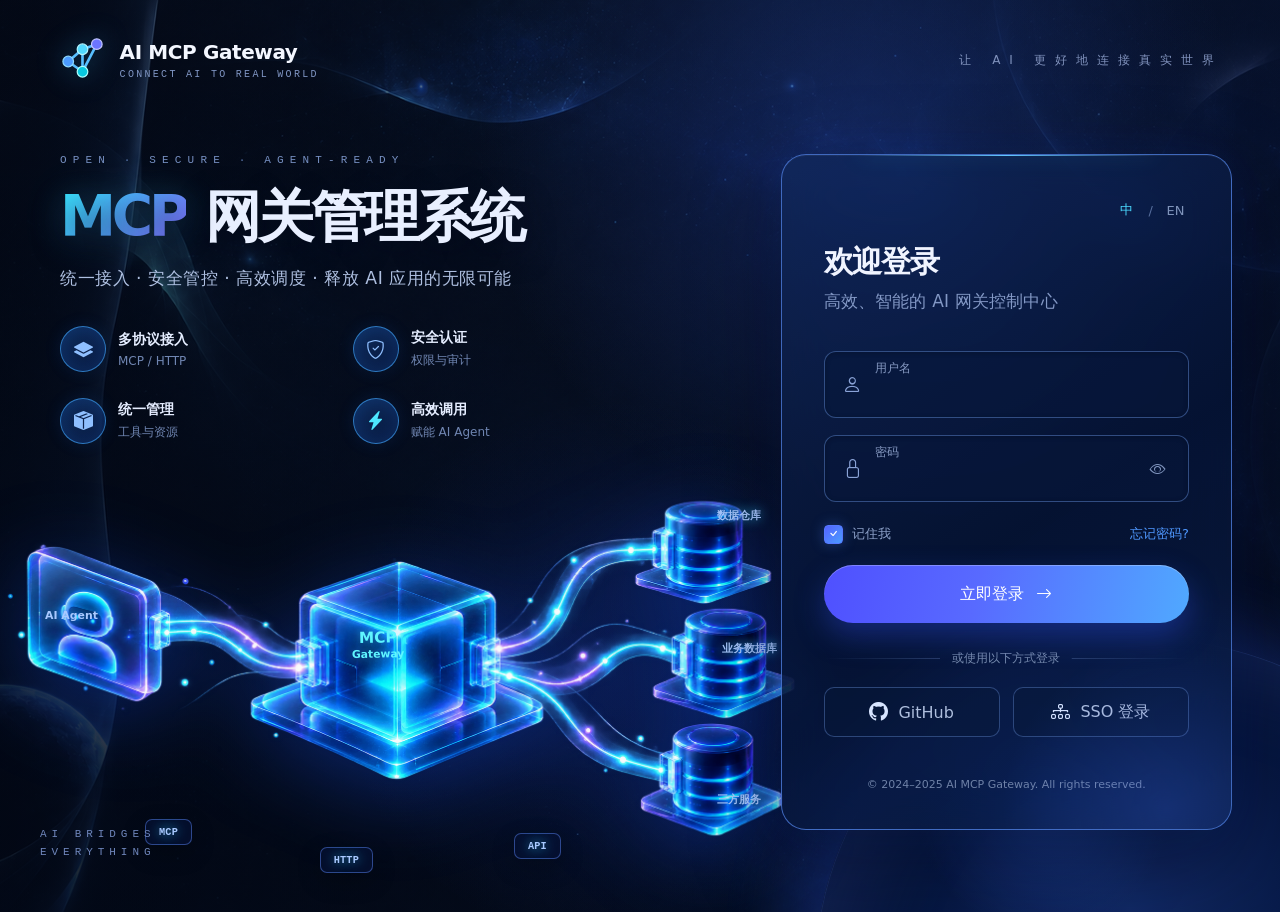
==== commit 33e6c6c3: "fix: prepare main branch for remote upload" ====
--- a/docs/dev-ops/nginx/html/index.html
+++ b/docs/dev-ops/nginx/html/index.html
@@ -184,9 +184,6 @@
             const toggle = document.getElementById('togglePassword');
             const card = document.querySelector('.login-card');
 
-            username.value = MOCK_ACCOUNT.username;
-            password.value = MOCK_ACCOUNT.password;
-
             document.querySelectorAll('.language-button').forEach(function (button) {
                 button.addEventListener('click', function () { applyLanguage(button.dataset.lang); });
             });
@@ -225,13 +222,23 @@
                 submit.classList.add('is-loading');
                 submit.querySelector('span').textContent = copy[language].loading;
 
-                window.setTimeout(function () {
-                    if (username.value === MOCK_ACCOUNT.username && password.value === MOCK_ACCOUNT.password) {
+                fetch(CONSOLE_AUTH_ENDPOINTS.LOGIN, {
+                    method: 'POST',
+                    headers: {'Content-Type': 'application/json'},
+                    body: JSON.stringify({username: username.value.trim(), password: password.value})
+                }).then(function (response) {
+                    return response.json().then(function (body) { return {ok: response.ok, body: body}; });
+                }).then(function (result) {
+                    const body = result.body || {};
+                    if (result.ok && body.code === '0000' && body.data && body.data.token) {
+                        localStorage.setItem('mcp_admin_token', body.data.token);
                         localStorage.setItem('mcp_admin_logged_in', 'true');
                         if (document.getElementById('remember').checked) localStorage.setItem('mcp_admin_remembered', 'true');
                         window.location.href = 'admin.html';
                         return;
                     }
+                    throw new Error('login-failed');
+                }).catch(function () {
                     showHint(copy[language].loginError, true);
                     submit.disabled = false;
                     submit.classList.remove('is-loading');
@@ -239,7 +246,7 @@
                     card.classList.remove('login-shake');
                     void card.offsetWidth;
                     card.classList.add('login-shake');
-                }, 520);
+                });
             });
 
             applyLanguage('zh');
--- a/docs/dev-ops/nginx/html/css/style.css
+++ b/docs/dev-ops/nginx/html/css/style.css
@@ -43,7 +43,7 @@
 .admin-page input:focus-visible,
 .admin-page select:focus-visible,
 .admin-page textarea:focus-visible {
-    outline: 2px solid var(--cyan);
+    outline: 2px solid var(--blue);
     outline-offset: 3px;
 }
 
@@ -121,10 +121,6 @@
 .crumb .home { color: #b8d9ff; font-size: 16px; }
 .crumb strong { color: var(--text); }
 .top-actions { display: flex; align-items: center; gap: 10px; }
-.global-search { display: flex; align-items: center; gap: 10px; width: min(380px, 32vw); height: 36px; padding: 0 14px; color: #89a4ca; border: 1px solid rgba(78, 135, 209, .42); border-radius: 999px; background: rgba(7, 23, 47, .72); box-shadow: inset 0 1px rgba(255, 255, 255, .03); }
-.global-search input { min-width: 0; flex: 1; color: var(--text); border: 0; outline: 0; background: transparent; font-size: 10px; }
-.global-search input::placeholder { color: #7892b8; }
-.global-search kbd { padding: 3px 6px; color: #8ca9d4; border: 1px solid #315787; border-radius: 5px; background: transparent; font: 9px "Fira Code", monospace; }
 .icon-button { position: relative; display: grid; width: 36px; height: 36px; place-items: center; color: #a9c0e2; border: 1px solid rgba(78, 135, 209, .38); border-radius: 50%; background: rgba(7, 23, 47, .68); transition: color var(--transition), border-color var(--transition), transform var(--transition); }
 .icon-button:hover { color: var(--cyan); border-color: rgba(82, 242, 220, .58); transform: translateY(-1px); }
 .notification-dot { position: absolute; top: 7px; right: 7px; width: 5px; height: 5px; border-radius: 50%; background: var(--orange); box-shadow: 0 0 7px var(--orange); }
@@ -146,13 +142,24 @@
 .admin-page .form-label { color: #8ca6ca; }
 .admin-page .form-control, .admin-page .form-select, .admin-page .input-group-text { color: #d4e2f4; border-color: #2b507e; background: #071a34; }
 .admin-page .form-control::placeholder { color: #617da5; }
-.admin-page .form-control:focus, .admin-page .form-select:focus { color: #fff; border-color: var(--cyan); background: #071a34; box-shadow: 0 0 0 .2rem rgba(82, 242, 220, .13); }
+.admin-page .form-control:focus, .admin-page .form-select:focus { color: #fff; border-color: var(--blue); background: #071a34; box-shadow: 0 0 0 .2rem rgba(76, 155, 255, .16); }
 .admin-page .text-muted, .admin-page .form-text { color: #819ac0 !important; }
 .admin-page .modal-content { color: var(--text); border: 1px solid var(--line); background: #071a34; }
 .admin-page .btn-close { filter: invert(1); }
 .admin-page code { color: #a9baff; background: rgba(8, 19, 42, .78); }
 .admin-page .pagination .page-link { color: #9bb0d2; border-color: #2b507e; background: #071a34; }
 .admin-page .pagination .active .page-link { color: #061126; border-color: var(--cyan); background: var(--cyan); }
+
+/*
+ * 管理页面的视图是动态插入 .main-shell 内部，而 Bootstrap 的 backdrop
+ * 会直接追加到 body。main-shell 本身是一个 z-index: 2 的 stacking context，
+ * 如果不在弹窗打开时整体抬升，backdrop 会盖住弹窗内容，导致输入和关闭控件
+ * 看起来存在但无法获得焦点。只在 modal-open 状态抬升该上下文，关闭后恢复原层级。
+ */
+.admin-page.modal-open .main-shell,
+.admin-page .main-shell:has(.modal.show) { z-index: 1060; }
+.admin-page .modal { z-index: 1065; }
+.admin-page .modal-backdrop { z-index: 1050; }
 
 .workbench-page { padding: 15px 0 0; }
 .workbench-stage { position: relative; height: 240px; padding: 38px 30px 0; overflow: hidden; }
@@ -195,6 +202,9 @@
 .filter-control { display: flex; align-items: center; gap: 8px; min-width: 135px; height: 38px; padding: 0 12px; color: #8da9cf; border: 1px solid rgba(77, 135, 211, .34); border-radius: 9px; background: rgba(9, 27, 54, .78); font-size: 10px; }
 .filter-control.search-control { min-width: 170px; flex: 1; }
 .filter-control input, .filter-control select { min-width: 0; width: 100%; color: #d4e2f4; border: 0; outline: 0; background: transparent; font-size: 10px; }
+.filter-control:has(select) { position: relative; padding-right: 30px; }
+.filter-control:has(select)::after { position: absolute; right: 11px; color: #80a5d7; content: "⌄"; pointer-events: none; font-size: 14px; line-height: 1; transform: translateY(-1px); }
+.filter-control select { appearance: none; color-scheme: dark; cursor: pointer; }
 .filter-control select option { color: #e8f1ff; background: #071a34; }
 .button { display: inline-flex; align-items: center; justify-content: center; gap: 7px; min-height: 39px; padding: 0 15px; color: #bdd2ef; border: 1px solid rgba(77, 135, 211, .45); border-radius: 9px; background: rgba(10, 29, 57, .82); font-size: 11px; font-weight: 700; transition: color var(--transition), border-color var(--transition), background var(--transition), transform var(--transition); }
 .button:hover { color: #fff; border-color: var(--blue); transform: translateY(-1px); }
@@ -261,6 +271,8 @@
 .field label { color: #8ca6ca; font-size: 10px; }
 .field label .required { color: var(--orange); }
 .field input, .field select, .field textarea { width: 100%; min-height: 37px; padding: 9px 10px; color: #d4e2f4; border: 1px solid #2b507e; border-radius: 8px; outline: 0; background: #071a34; font-size: 11px; }
+.field-readonly { display: flex; align-items: center; min-height: 37px; padding: 9px 10px; color: #9eb6d6; border: 1px solid rgba(55, 100, 151, .56); border-radius: 8px; background: rgba(9, 31, 61, .72); font-size: 11px; }
+.field select { appearance: none; padding-right: 34px; color-scheme: dark; cursor: pointer; background-image: linear-gradient(45deg, transparent 50%, #80a5d7 50%), linear-gradient(135deg, #80a5d7 50%, transparent 50%); background-position: calc(100% - 16px) 16px, calc(100% - 11px) 16px; background-repeat: no-repeat; background-size: 5px 5px, 5px 5px; }
 .field textarea { min-height: 105px; resize: vertical; }
 .field input[type="checkbox"] { width: 16px; min-height: 16px; accent-color: var(--cyan); }
 .field-help { color: #708bb5; font-size: 9px; line-height: 1.5; }
@@ -304,7 +316,6 @@
     .sidebar-foot { right: 9px; bottom: 20px; left: 9px; padding-top: 0; border-top: 0; }
     .env { justify-content: center; }
     .main-shell { margin-left: 78px; padding: 12px 16px 24px; }
-    .top-actions .global-search { width: 230px; }
     .user-context > div:last-child { display: none; }
     .workbench-stage { height: 220px; padding-left: 15px; }
     .kpi-grid { grid-template-columns: repeat(2, minmax(0, 1fr)); padding: 0; }
@@ -324,7 +335,6 @@
     .sidebar-foot { display: none; }
     .topbar { align-items: flex-start; gap: 12px; flex-direction: column; }
     .top-actions { width: 100%; justify-content: space-between; }
-    .top-actions .global-search { width: min(100%, 280px); }
     .workbench-stage { height: auto; min-height: 210px; padding: 24px 8px 20px; }
     .workbench-stage h1 { font-size: 36px; }
     .workbench-stage p { font-size: 12px; }
@@ -342,6 +352,55 @@
 @media (prefers-reduced-motion: reduce) {
     *, *::before, *::after { scroll-behavior: auto !important; animation-duration: .01ms !important; animation-iteration-count: 1 !important; transition-duration: .01ms !important; }
 }
+
+/* Shared searchable select used by every admin view. The native control remains
+ * in the DOM for form serialization and existing change handlers; the shell is
+ * the visible interaction surface. */
+.admin-page .custom-select-shell { position: relative; z-index: 1; width: 100%; min-width: 0; }
+.admin-page .custom-select-shell.is-open { z-index: 1200; }
+.admin-page select.custom-select-native { position: absolute !important; width: 1px !important; height: 1px !important; margin: -1px !important; padding: 0 !important; overflow: hidden !important; clip: rect(0 0 0 0) !important; clip-path: inset(50%) !important; white-space: nowrap !important; border: 0 !important; opacity: 0 !important; pointer-events: none !important; }
+.admin-page .custom-select-trigger { display: flex; width: 100%; min-height: 38px; align-items: center; gap: 8px; padding: 8px 12px; overflow: hidden; color: #e8f1ff; border: 1px solid #2b507e; border-radius: 9px; outline: 0; background: #071a34; font-size: 11px; text-align: left; transition: border-color var(--transition), box-shadow var(--transition), background var(--transition); }
+.admin-page .custom-select-trigger:hover { border-color: #4f86be; background: #0a2141; }
+.admin-page .custom-select-shell.is-focused .custom-select-trigger, .admin-page .custom-select-shell.is-open .custom-select-trigger { border-color: #20cfff; box-shadow: 0 0 0 3px rgba(32, 207, 255, .13); }
+.admin-page .custom-select-shell.is-invalid .custom-select-trigger { border-color: var(--red); box-shadow: 0 0 0 3px rgba(255, 114, 134, .12); }
+.admin-page .custom-select-trigger:disabled { cursor: not-allowed; color: #617da5; border-color: rgba(43, 80, 126, .55); background: rgba(7, 26, 52, .55); opacity: .7; }
+.admin-page .custom-select-shell.is-disabled .custom-select-trigger { cursor: not-allowed; }
+.admin-page .custom-select-trigger-value { min-width: 0; overflow: hidden; color: inherit; font-weight: 600; text-overflow: ellipsis; white-space: nowrap; }
+.admin-page .custom-select-trigger-meta { min-width: 0; overflow: hidden; color: #89a8d4; font: 10px "Fira Code", monospace; text-overflow: ellipsis; white-space: nowrap; }
+.admin-page .custom-select-trigger-icon { margin-left: auto; flex: 0 0 auto; color: #8db0db; font-size: 11px; transition: transform var(--transition), color var(--transition); }
+.admin-page .custom-select-shell.is-open .custom-select-trigger-icon { color: #20cfff; transform: rotate(180deg); }
+.admin-page .custom-select-menu { position: fixed; z-index: 1201; display: flex; max-height: min(360px, 48vh); flex-direction: column; overflow: hidden; padding: 8px; border: 1px solid #1c6fba; border-radius: 11px; background: linear-gradient(160deg, #0b2a52, #061a36 72%); box-shadow: 0 18px 40px rgba(0, 0, 0, .48), 0 0 0 1px rgba(32, 207, 255, .1); }
+.admin-page .custom-select-menu[hidden] { display: none; }
+.admin-page .custom-select-search-wrap { display: flex; min-height: 37px; align-items: center; gap: 9px; margin-bottom: 7px; padding: 0 10px; color: #9bb9df; border: 1px solid #28527d; border-radius: 8px; background: rgba(5, 22, 47, .82); }
+.admin-page .custom-select-search-wrap:focus-within { border-color: #20cfff; box-shadow: 0 0 0 2px rgba(32, 207, 255, .1); }
+.admin-page .custom-select-search-wrap i { flex: 0 0 auto; font-size: 14px; }
+.admin-page .custom-select-search { width: 100%; min-width: 0; height: 35px; padding: 0; color: #e8f1ff; border: 0; outline: 0; background: transparent; font-size: 11px; }
+.admin-page .custom-select-search::placeholder { color: #7493bb; }
+.admin-page .custom-select-options { min-height: 0; overflow: auto; scrollbar-color: #2b78b9 transparent; scrollbar-width: thin; }
+.admin-page .custom-select-option { display: flex; width: 100%; min-height: 42px; align-items: center; justify-content: space-between; gap: 10px; padding: 8px 10px; color: #dcecff; border: 0; border-bottom: 1px solid rgba(87, 137, 195, .16); background: transparent; text-align: left; transition: background var(--transition), color var(--transition); }
+.admin-page .custom-select-option:last-child { border-bottom: 0; }
+.admin-page .custom-select-option:hover, .admin-page .custom-select-option:focus-visible { color: #fff; outline: 0; background: rgba(42, 126, 214, .28); }
+.admin-page .custom-select-option.is-selected { color: #fff; border-radius: 8px; background: linear-gradient(90deg, rgba(31, 119, 213, .72), rgba(29, 91, 166, .64)); }
+.admin-page .custom-select-option:disabled { cursor: not-allowed; color: #637fa8; opacity: .72; }
+.admin-page .custom-select-option[hidden] { display: none; }
+.admin-page .custom-select-option-copy { min-width: 0; display: flex; flex: 1; flex-direction: column; gap: 4px; }
+.admin-page .custom-select-option-label { overflow: hidden; font-size: 12px; font-weight: 650; text-overflow: ellipsis; white-space: nowrap; }
+.admin-page .custom-select-option-meta { overflow: hidden; color: #89a8d4; font: 10px "Fira Code", monospace; text-overflow: ellipsis; white-space: nowrap; }
+.admin-page .custom-select-option.is-selected .custom-select-option-meta { color: #c1e4ff; }
+.admin-page .custom-select-option-check { flex: 0 0 auto; color: #21e4e4; font-size: 17px; opacity: 0; }
+.admin-page .custom-select-option.is-selected .custom-select-option-check { opacity: 1; }
+.admin-page .custom-select-empty { padding: 18px 8px; color: #7898bf; font-size: 11px; text-align: center; }
+.admin-page .custom-select-empty[hidden] { display: none; }
+.admin-page .field.invalid .custom-select-trigger { border-color: var(--red); }
+.admin-page .field.invalid .custom-select-search { border: 0; }
+.admin-page .filter-control:has(.custom-select-shell) { padding-right: 12px; }
+.admin-page .filter-control:has(.custom-select-shell)::after { display: none; }
+.admin-page .filter-control .custom-select-trigger { min-height: 34px; padding: 5px 0; border: 0; border-radius: 0; background: transparent; font-size: 10px; }
+.admin-page .filter-control .custom-select-trigger:hover, .admin-page .filter-control .custom-select-shell.is-open .custom-select-trigger { background: transparent; box-shadow: none; }
+.admin-page .tc-inline .custom-select-trigger, .admin-page .tc-field .custom-select-trigger { min-height: 42px; padding: 10px 12px; font-size: 13px; }
+.admin-page .tc-field .custom-select-menu { font-size: 13px; }
+.admin-page .modal .custom-select-trigger { min-height: 38px; color: #d4e2f4; background: #071a34; }
+
 
 /* Login experience */
 .login-page {
@@ -741,3 +800,81 @@
     .social-login { min-height: 46px; }
     .login-copyright { margin-top: 26px; }
 }
+
+/* SQL 模板真实执行工作区：参数和原始响应保持独立，避免高基数参数挤压结果区域。 */
+.template-test-console { position: fixed; z-index: 40; inset: 22px; display: flex; flex-direction: column; overflow: hidden; color: #eaf2ff; border: 1px solid rgba(108, 159, 255, .28); border-radius: 24px; background: linear-gradient(145deg, rgba(7, 20, 48, .985), rgba(8, 29, 62, .985)); box-shadow: 0 28px 80px rgba(0, 5, 20, .62); }
+.main-shell:has(.template-test-console.open) { z-index: 50; }
+.template-test-console[hidden] { display: none; }
+.test-console-header { display: flex; align-items: center; justify-content: space-between; gap: 24px; padding: 22px 28px; border-bottom: 1px solid rgba(116, 154, 219, .18); background: rgba(8, 26, 58, .72); }
+.test-console-title, .test-panel-heading { display: flex; align-items: center; gap: 14px; }
+.test-console-title h2, .test-panel-heading h3 { margin: 3px 0 0; color: #f6f9ff; font-weight: 650; }
+.test-console-title h2 { font-size: 20px; }
+.test-console-title p { margin: 5px 0 0; color: #8da4ca; font-size: 12px; }
+.eyebrow { color: #5eebdd; font-size: 10px; font-weight: 650; letter-spacing: .18em; text-transform: uppercase; }
+.icon-button { display: inline-flex; width: 44px; min-width: 44px; height: 44px; align-items: center; justify-content: center; padding: 0; color: #b9cef1; border: 1px solid rgba(112, 155, 220, .3); border-radius: 10px; background: rgba(32, 65, 119, .36); cursor: pointer; }
+.icon-button:hover { color: #fff; border-color: rgba(91, 229, 217, .65); }
+.test-console-meta { display: flex; align-items: center; gap: 14px; }
+.test-step-rail { display: flex; align-items: center; gap: 10px; color: #627ba7; font-size: 10px; }
+.test-step-rail span { display: inline-flex; align-items: center; gap: 5px; padding: 7px 9px; border: 1px solid rgba(99, 141, 207, .18); border-radius: 8px; background: rgba(20, 48, 92, .3); }
+.test-step-rail span.active { color: #bdeee8; border-color: rgba(81, 230, 216, .45); background: rgba(44, 142, 137, .18); }
+.test-step-rail b { color: #6eddd2; font: 10px ui-monospace, SFMono-Regular, Menlo, monospace; }
+.test-step-rail i { color: #48658f; font-size: 14px; font-style: normal; }
+.test-query-id, .test-sql-datasource, .test-duration { color: #829ac1; font: 11px ui-monospace, SFMono-Regular, Menlo, monospace; }
+.test-console-body { display: grid; min-height: 0; flex: 1; grid-template-columns: minmax(300px, 360px) 8px minmax(0, 1fr); }
+.test-console-body.params-collapsed { grid-template-columns: 58px 8px minmax(0, 1fr) !important; }
+.test-params-panel { position: relative; display: flex; min-width: 0; flex-direction: column; border-right: 1px solid rgba(116, 154, 219, .18); background: rgba(5, 18, 43, .55); transition: width 220ms ease, min-width 220ms ease; }
+.test-params-panel.collapsed { width: 58px; min-width: 58px; }
+.test-params-panel.collapsed > *:not(.test-panel-heading) { display: none; }
+.test-params-panel.collapsed .test-panel-heading { justify-content: center; padding-right: 11px; padding-left: 11px; }
+.test-params-panel.collapsed .test-panel-heading h3, .test-params-panel.collapsed .eyebrow { display: none; }
+.test-panel-heading { justify-content: space-between; padding: 19px 20px 13px; }
+.test-panel-heading h3 { font-size: 14px; }
+.test-param-search { display: flex; align-items: center; gap: 8px; margin: 0 16px 10px; padding: 0 11px; color: #6f88b2; border: 1px solid rgba(101, 145, 215, .26); border-radius: 9px; background: rgba(20, 47, 89, .42); }
+.test-param-search input { width: 100%; height: 35px; color: #edf4ff; border: 0; outline: 0; background: transparent; font-size: 12px; }
+.test-param-summary { display: flex; justify-content: space-between; padding: 0 18px 10px; color: #86a0c9; font-size: 11px; }
+.test-param-groups { min-height: 0; flex: 1; overflow: auto; padding: 0 12px 14px; }
+.test-param-group { margin-bottom: 7px; border: 1px solid rgba(99, 141, 207, .19); border-radius: 10px; background: rgba(17, 42, 81, .32); }
+.test-param-group summary { display: flex; align-items: center; justify-content: space-between; padding: 11px 12px; color: #dbe8ff; cursor: pointer; list-style: none; font-size: 12px; }
+.test-param-group summary::-webkit-details-marker { display: none; }
+.test-param-group summary small { color: #7893bc; font-size: 10px; }
+.test-param-group > div { padding: 0 11px 7px; }
+.test-param-field { display: block; margin: 0 0 9px; }
+.test-param-label { display: flex; align-items: center; justify-content: space-between; gap: 10px; color: #cbdafa; font-size: 11px; }
+.test-param-label em { color: #7690bb; font-size: 9px; font-style: normal; }
+.test-param-control { display: block; }
+.test-param-input { width: 100%; height: 34px; margin-top: 5px; padding: 0 9px; color: #f1f6ff; border: 1px solid rgba(104, 146, 214, .3); border-radius: 7px; outline: 0; background: rgba(6, 20, 48, .74); font-size: 11px; }
+.test-param-input:focus { border-color: var(--blue); box-shadow: 0 0 0 2px rgba(76, 155, 255, .16); }
+.test-param-input[type="checkbox"] { width: 17px; height: 17px; accent-color: #51e6d8; }
+.test-param-field.invalid .test-param-input { border-color: #f27d91; }
+.test-param-control small { display: block; margin-top: 3px; color: #7089af; font-size: 9px; }
+.test-empty-params { margin: 14px 6px; color: #829bc3; font-size: 11px; }
+.test-params-footer { display: flex; justify-content: flex-end; gap: 8px; padding: 13px 16px 16px; border-top: 1px solid rgba(116, 154, 219, .16); }
+.test-panel-resizer { width: 8px; padding: 0; border: 0; outline: 0; background: rgba(71, 111, 177, .14); cursor: col-resize; }
+.test-panel-resizer:hover, .test-panel-resizer:focus-visible { background: rgba(81, 230, 216, .7); }
+.test-params-footer .button { min-height: 35px; padding: 0 13px; font-size: 11px; }
+.test-result-panel { min-width: 0; overflow: auto; padding: 18px; background: radial-gradient(circle at 100% 0, rgba(36, 91, 164, .18), transparent 42%); }
+.test-sql-card, .test-timeline-card, .test-output-card { margin-bottom: 13px; border: 1px solid rgba(107, 150, 221, .2); border-radius: 13px; background: rgba(9, 29, 63, .68); }
+.test-sql-card .test-panel-heading, .test-timeline-card .test-panel-heading { padding-bottom: 10px; }
+.test-sql-code { max-height: 178px; margin: 0 18px 17px; overflow: auto; color: #bbd7ff; font: 11px/1.7 ui-monospace, SFMono-Regular, Menlo, monospace; white-space: pre-wrap; }
+.test-sql-code .keyword { color: #63e8dc; }
+.test-sql-code .param { color: #ffbe75; }
+.test-timeline { display: grid; grid-template-columns: repeat(5, minmax(110px, 1fr)); gap: 7px; padding: 0 18px 18px; }
+.test-timeline-item { position: relative; min-height: 76px; padding: 12px 10px; border: 1px solid rgba(104, 143, 205, .2); border-radius: 10px; background: rgba(16, 43, 84, .36); }
+.test-timeline-item::after { position: absolute; top: 24px; right: -9px; width: 9px; height: 1px; background: rgba(102, 153, 226, .35); content: ''; }
+.test-timeline-item:last-child::after { display: none; }
+.test-timeline-icon { display: inline-flex; width: 24px; height: 24px; align-items: center; justify-content: center; margin-bottom: 8px; color: #718bb4; border-radius: 50%; background: rgba(70, 103, 159, .35); font-size: 11px; }
+.test-timeline-copy { display: block; }
+.test-timeline-copy b { display: block; color: #c8d9f8; font-size: 10px; font-weight: 550; }
+.test-timeline-copy small { display: block; margin-top: 4px; overflow: hidden; color: #718bb4; font-size: 9px; text-overflow: ellipsis; white-space: nowrap; }
+.test-timeline-item.succeeded { border-color: rgba(75, 220, 199, .36); }.test-timeline-item.succeeded .test-timeline-icon { color: #62ebd9; background: rgba(53, 194, 170, .16); }
+.test-timeline-item.running { border-color: rgba(100, 164, 255, .65); box-shadow: 0 0 0 1px rgba(100, 164, 255, .1); }.test-timeline-item.running .test-timeline-icon { color: #74aaff; animation: test-spin 1.2s linear infinite; }
+.test-timeline-item.failed { border-color: rgba(242, 125, 145, .55); }.test-timeline-item.failed .test-timeline-icon { color: #fa879f; background: rgba(211, 77, 107, .17); }
+.test-output-tabs { display: flex; gap: 3px; overflow: auto; padding: 9px 12px 0; border-bottom: 1px solid rgba(107, 150, 221, .18); }
+.test-output-tab { padding: 9px 12px 11px; color: #7f98c2; border: 0; border-bottom: 2px solid transparent; background: transparent; cursor: pointer; font-size: 11px; white-space: nowrap; }
+.test-output-tab.active { color: #5ce8d9; border-bottom-color: #5ce8d9; }
+.test-output-copy { align-self: center; margin-left: auto; padding: 6px 9px; color: #91a8ce; border: 1px solid rgba(105, 147, 213, .24); border-radius: 6px; background: rgba(22, 53, 99, .4); cursor: pointer; font-size: 10px; white-space: nowrap; }
+.test-output-copy:hover { color: #eff6ff; border-color: rgba(81, 230, 216, .65); }
+.test-json-viewer { min-height: 170px; max-height: 330px; margin: 0; overflow: auto; padding: 17px; color: #b9cff2; font: 11px/1.65 ui-monospace, SFMono-Regular, Menlo, monospace; white-space: pre-wrap; }
+@keyframes test-spin { to { transform: rotate(360deg); } }
+@media (prefers-reduced-motion: reduce) { .template-test-console *, .template-test-console *::before, .template-test-console *::after { animation-duration: .01ms !important; animation-iteration-count: 1 !important; scroll-behavior: auto !important; transition-duration: .01ms !important; } }
+@media (max-width: 900px) { .template-test-console { inset: 8px; border-radius: 16px; } .test-console-header { align-items: flex-start; flex-direction: column; padding: 15px; } .test-step-rail { order: 3; } .test-console-meta { width: 100%; justify-content: space-between; } .test-console-body { grid-template-columns: 1fr; overflow: auto; } .test-panel-resizer { display: none; } .test-params-panel { min-height: 340px; border-right: 0; border-bottom: 1px solid rgba(116, 154, 219, .18); } .test-params-panel.collapsed { width: auto; min-width: 0; min-height: 58px; } .test-timeline { grid-template-columns: repeat(2, minmax(120px, 1fr)); } .test-timeline-item::after { display: none; } }
